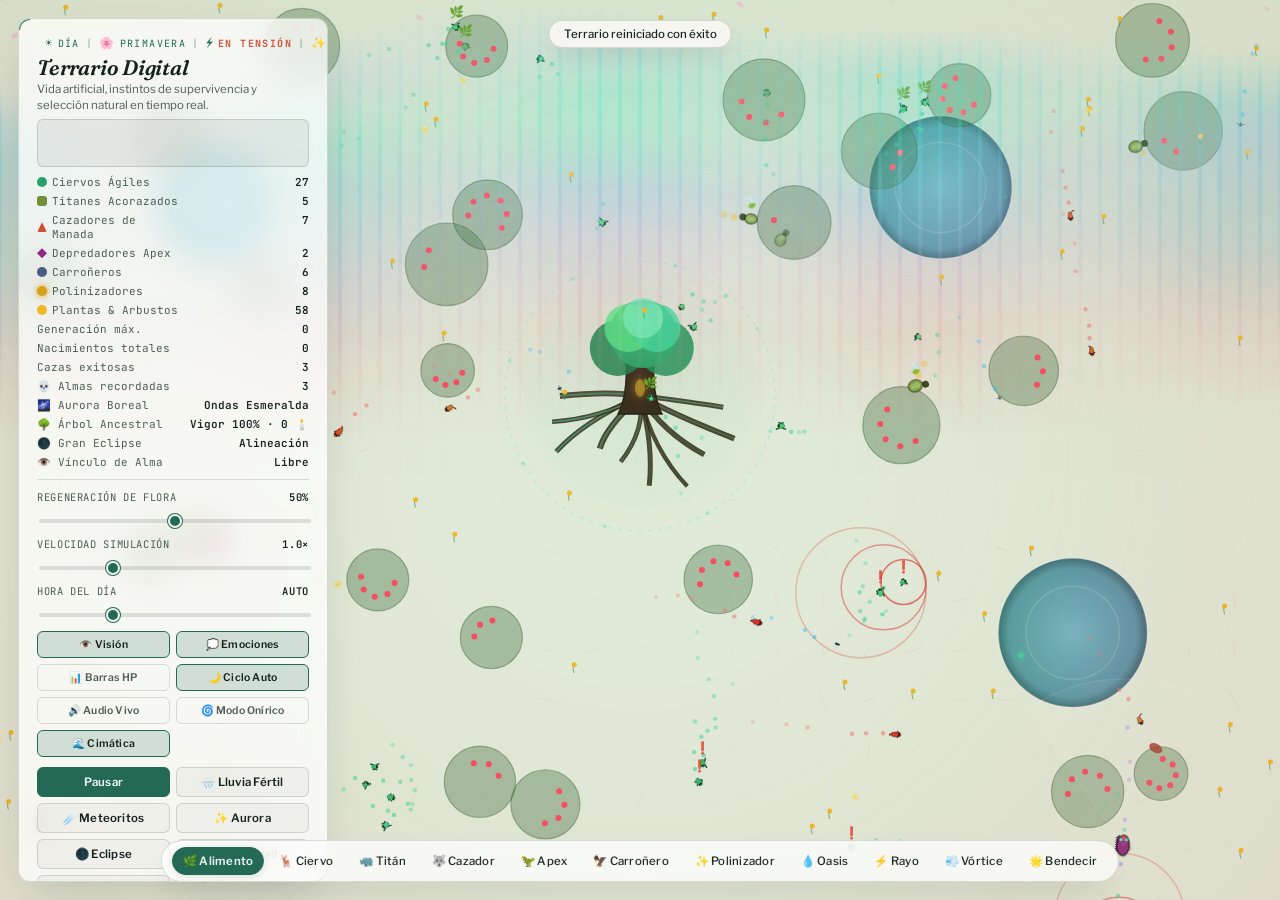
==== index.html @ 7d3c9e70 "evolucion(experience): El Árbol Ancestral Yggdrasil, El Gran Eclipse Cósmico con ingravidez, Resonan" ====
<!doctype html>
<html lang="es">
<head>
<meta charset="UTF-8">
<meta name="viewport" content="width=device-width, initial-scale=1.0, viewport-fit=cover">
<title>Terrario Digital — Ecosistema Vivo & Evolución</title>
<meta name="description" content="Simulador de vida artificial y evolución: 6 especies interconectadas, instintos de supervivencia, caza en manada, pastoreo, biomas vivos y ciclo día/noche.">
<meta name="theme-color" content="#eef0e6" media="(prefers-color-scheme: light)">
<meta name="theme-color" content="#0b1310" media="(prefers-color-scheme: dark)">
<link rel="preconnect" href="https://fonts.googleapis.com">
<link rel="stylesheet" href="https://fonts.googleapis.com/css2?family=Fraunces:ital,opsz,wght@0,9..144,600;0,9..144,700;1,9..144,500&family=Libre+Franklin:wght@400;500;600;700&family=JetBrains+Mono:wght@400;500;600;700&display=swap">
<link rel="stylesheet" href="styles.css">
</head>
<body>

<div id="stage"></div>
<canvas id="c"></canvas>

<!-- PANEL PRINCIPAL DE CONTROL Y ESTADÍSTICAS -->
<div class="panel" id="panel">
  <div class="eyebrow">
    <span class="eyebrow-label">Ecosistema Vivo v9.0 — El Árbol Ancestral & Gran Eclipse</span>
    <span class="eyebrow-clock" id="clock">
      <span class="tod-icon" id="todIcon">☀️</span>
      <span id="todLabel">Día</span>
      <span style="opacity:0.5; margin: 0 2px;">|</span>
      <span class="tod-icon" id="seasonIcon">🌸</span>
      <span id="seasonLabel">Primavera</span>
      <span style="opacity:0.5; margin: 0 2px;">|</span>
      <span class="tod-icon mood-icon" id="moodIcon" title="Clima emocional del terrario">🌾</span>
      <span id="moodLabel">Calma</span>
      <span style="opacity:0.5; margin: 0 2px;">|</span>
      <span class="tod-icon aurora-icon" id="auroraIcon" title="Aurora Boreal">✨</span>
      <span id="auroraLabel">Velo Calmo</span>
      <span style="opacity:0.5; margin: 0 2px;">|</span>
      <span class="tod-icon eclipse-icon" id="eclipseIcon" title="Gran Eclipse">🌑</span>
      <span id="eclipseLabel">Alineación</span>
      <span style="opacity:0.5; margin: 0 2px;">|</span>
      <span id="timeElapsed">0:00</span>
    </span>
    <button class="toggle" id="panelToggle" type="button" aria-expanded="false" aria-controls="panelBody" aria-label="Mostrar panel">
      <span class="chevron" aria-hidden="true">⌄</span>
    </button>
  </div>
  <h1>Terrario Digital</h1>
  <p class="sub">Vida artificial, instintos de supervivencia y selección natural en tiempo real.</p>

  <div class="panel-body" id="panelBody">
    <div class="chart-container" title="Poblaciones en el tiempo">
      <canvas id="popChart"></canvas>
    </div>

    <dl class="stats">
      <dt><span class="swatch herb-agile"></span>Ciervos Ágiles</dt><dd id="stHerbAgile">0</dd>
      <dt><span class="swatch herb-mega"></span>Titanes Acorazados</dt><dd id="stHerbMega">0</dd>
      <dt><span class="swatch carn-pack"></span>Cazadores de Manada</dt><dd id="stCarnPack">0</dd>
      <dt><span class="swatch carn-apex"></span>Depredadores Apex</dt><dd id="stCarnApex">0</dd>
      <dt><span class="swatch scavenger"></span>Carroñeros</dt><dd id="stScavenger">0</dd>
      <dt><span class="swatch pollinator"></span>Polinizadores</dt><dd id="stPollinator">0</dd>
      <dt><span class="swatch food"></span>Plantas & Arbustos</dt><dd id="stFood">0</dd>
      <dt>Generación máx.</dt><dd id="stGen">0</dd>
      <dt>Nacimientos totales</dt><dd id="stBirths">0</dd>
      <dt>Cazas exitosas</dt><dd id="stKills">0</dd>
      <dt>💀 Almas recordadas</dt><dd id="stMemory">0</dd>
      <dt>🌌 Aurora Boreal</dt><dd id="stAurora">Inactiva</dd>
      <dt>🌳 Árbol Ancestral</dt><dd id="stTree">Vigor 100%</dd>
      <dt>🌑 Gran Eclipse</dt><dd id="stEclipse">Alineación</dd>
      <dt>👁️ Vínculo de Alma</dt><dd id="stPossession">Libre</dd>
    </dl>

    <hr class="divider">

    <div class="field">
      <label>Regeneración de Flora <span class="val" id="lblFood">50%</span></label>
      <input type="range" id="rangeFood" min="0" max="100" value="50">
    </div>
    <div class="field">
      <label>Velocidad Simulación <span class="val" id="lblSpeed">1.0×</span></label>
      <input type="range" id="rangeSpeed" min="30" max="300" value="100">
    </div>
    <div class="field">
      <label>Hora del Día <span class="val" id="lblTod">Auto</span></label>
      <input type="range" id="rangeTod" min="0" max="100" value="25">
    </div>

    <div class="toggles-grid">
      <button class="toggle-btn active" id="togVision">👁️ Visión</button>
      <button class="toggle-btn active" id="togEmotes">💭 Emociones</button>
      <button class="toggle-btn" id="togBars">📊 Barras HP</button>
      <button class="toggle-btn active" id="togDayNight">🌙 Ciclo Auto</button>
      <button class="toggle-btn" id="togAudio">🔊 Audio Vivo</button>
      <button class="toggle-btn" id="togDream">🌀 Modo Onírico</button>
      <button class="toggle-btn active" id="togCymatics">🌊 Cimática</button>
    </div>

    <div class="btnrow">
      <button class="primary" id="btnPause">Pausar</button>
      <button id="btnRain">🌧️ Lluvia Fértil</button>
      <button id="btnMeteor">☄️ Meteoritos</button>
      <button id="btnAurora">✨ Aurora</button>
      <button id="btnEclipse">🌑 Eclipse</button>
      <button id="btnTree">🌳 Yggdrasil</button>
      <button id="btnPossess">👁️ Encarnar</button>
      <button id="btnReset">Reiniciar</button>
      <button id="btnChronicle">📜 Crónicas</button>
      <button id="btnOracle">🔮 Oráculo</button>
      <button id="btnPostal">🖼️ Postal</button>
      <button id="btnConstellation">🌌 Firmamento</button>
      <button id="btnSagas">📖 Sagas</button>
    </div>
  </div>
</div>

<!-- BARRA DE HERRAMIENTAS / SPAWN INFERIOR -->
<div class="toolbar" id="toolbar">
  <button class="tool-item active" data-tool="food">🌿 Alimento</button>
  <button class="tool-item" data-tool="herb_agile">🦌 Ciervo</button>
  <button class="tool-item" data-tool="herb_mega">🦏 Titán</button>
  <button class="tool-item" data-tool="carn_pack">🐺 Cazador</button>
  <button class="tool-item" data-tool="carn_apex">🦖 Apex</button>
  <button class="tool-item" data-tool="scavenger">🦅 Carroñero</button>
  <button class="tool-item" data-tool="pollinator">✨ Polinizador</button>
  <button class="tool-item" data-tool="water">💧 Oasis</button>
  <button class="tool-item" data-tool="lightning">⚡ Rayo</button>
  <button class="tool-item" data-tool="vortex">💨 Vórtice</button>
  <button class="tool-item" data-tool="blessing">🌟 Bendecir</button>
</div>

<!-- TARJETA INSPECTOR DE CRIATURA -->
<div class="inspector" id="inspector">
  <div class="insp-header">
    <h3 class="insp-title" id="inspName">Criatura #0</h3>
    <button class="insp-close" id="inspClose" aria-label="Cerrar">✕</button>
  </div>
  <div class="insp-badge" id="inspBadge" style="background:#2ca06d22; color:#2ca06d;">Especie</div>
  <div class="insp-state" id="inspState">🌿 Pastando</div>

  <div class="meter-row"><span>Energía</span><div class="meter-bar"><div class="meter-fill" id="inspEnergy" style="background:#e5a823; width:80%;"></div></div></div>
  <div class="meter-row"><span>Hidratación</span><div class="meter-bar"><div class="meter-fill" id="inspWater" style="background:#388fb0; width:90%;"></div></div></div>
  <div class="meter-row"><span>Resistencia</span><div class="meter-bar"><div class="meter-fill" id="inspStamina" style="background:#2ca06d; width:100%;"></div></div></div>
  <div class="meter-row"><span>Salud</span><div class="meter-bar"><div class="meter-fill" id="inspHealth" style="background:#d24e38; width:100%;"></div></div></div>

  <div class="insp-genes">
    <div>Velocidad: <span id="inspGeneSpeed">1.2</span></div>
    <div>Sentido: <span id="inspGeneSense">110px</span></div>
    <div>Tamaño: <span id="inspGeneSize">5.0</span></div>
    <div>Sigilo: <span id="inspGeneStealth">70%</span></div>
    <div>Generación: <span id="inspGen">1</span></div>
    <div>Descendencia: <span id="inspKids">0</span></div>
    <div>Presas cazadas: <span id="inspKills">0</span></div>
    <div>Edad: <span id="inspAge">120s</span></div>
  </div>

  <div class="insp-actions">
    <button class="primary" id="btnFollowCam">🎯 Centrar</button>
    <button class="primary btn-possess-insp" id="btnPossessInsp">👁️ Encarnar Alma</button>
    <button id="btnFeedSelected">🍖 Alimentar</button>
    <button id="btnLineage">🌳 Linaje</button>
  </div>
</div>

<div class="toast" id="toast">Mensaje</div>
<div class="flash" id="flashOverlay"></div>

<div class="poem-layer" id="poemLayer">
  <p id="poemText"></p>
</div>

<div class="chronicle-overlay" id="chronicleOverlay">
  <div class="chronicle-scroll">
    <button class="chronicle-close" id="chronicleClose" aria-label="Cerrar crónicas">✕</button>
    <h2>📜 Crónicas del Terrario</h2>
    <p class="chronicle-intro" id="chronicleIntro"></p>
    <div id="chronicleEntries"></div>
  </div>
</div>

<div class="lineage-overlay" id="lineageOverlay">
  <div class="lineage-scroll">
    <button class="lineage-close" id="lineageClose" aria-label="Cerrar linaje">✕</button>
    <h2>🌳 Linaje de <span id="lineageName"></span></h2>
    <p class="lineage-intro" id="lineageIntro"></p>
    <div id="lineageChain"></div>
  </div>
</div>

<div class="oracle-overlay" id="oracleOverlay">
  <div class="oracle-scroll">
    <button class="oracle-close" id="oracleClose" aria-label="Cerrar oráculo">✕</button>
    <div class="oracle-eye" aria-hidden="true">👁️</div>
    <h2>El Oráculo del Terrario</h2>
    <p class="oracle-intro">Pregúntale algo al ecosistema. Su respuesta nace de lo que ocurre ahora mismo, aquí dentro.</p>

    <form class="oracle-form" id="oracleForm">
      <input type="text" id="oracleInput" class="oracle-input" placeholder="¿Qué quieres preguntarle al terrario?" maxlength="140" autocomplete="off">
      <button type="submit" class="oracle-ask" id="oracleAsk">Consultar</button>
    </form>

    <div class="oracle-answer" id="oracleAnswer"></div>

    <hr class="oracle-divider">
    <p class="oracle-history-label">Libro de profecías <span id="oracleCount">0</span></p>
    <div id="oracleHistory" class="oracle-history"></div>
  </div>
</div>

<div class="constellation-overlay" id="constellationOverlay">
  <div class="constellation-scroll">
    <button class="constellation-close" id="constellationClose" aria-label="Cerrar firmamento">✕</button>
    <h2>🌌 Firmamento de las Almas</h2>
    <p class="constellation-intro">Cada criatura que ha muerto en este terrario se convierte en una estrella. <span id="constellationCount">0</span> almas brillan aquí, para siempre. Toca una estrella para leer su epitafio.</p>
    <canvas id="constellationCanvas" class="constellation-canvas"></canvas>
    <div class="constellation-epitaph" id="constellationEpitaph">Elige una estrella entre las constelaciones.</div>
  </div>
</div>

<div class="saga-overlay" id="sagaOverlay">
  <div class="saga-scroll">
    <button class="saga-close" id="sagaClose" aria-label="Cerrar sagas">✕</button>
    <h2>📖 Sagas Legendarias</h2>
    <p class="saga-intro" id="sagaIntro"></p>
    <p class="saga-count-label">Leyendas en el libro: <span id="sagaCount">0</span></p>
    <div id="sagaEntries"></div>
  </div>
</div>

<div class="tree-overlay" id="treeOverlay">
  <div class="tree-scroll">
    <button class="tree-close" id="treeClose" aria-label="Cerrar Árbol Ancestral">✕</button>
    <div class="tree-emblem" aria-hidden="true">🌳</div>
    <h2>El Árbol Ancestral (Yggdrasil)</h2>
    <p class="tree-quote" id="treeQuote">«En sus raíces habitan las almas que un día corrieron por este valle; en sus ramas florece la memoria viva de cada era.»</p>
    
    <div class="tree-vital-card">
      <div class="tree-vital-stat">
        <span class="tree-stat-label">Edad del Árbol</span>
        <span class="tree-stat-val" id="treeAge">Ciclo 1</span>
      </div>
      <div class="tree-vital-stat">
        <span class="tree-stat-label">Almas en Raíces</span>
        <span class="tree-stat-val" id="treeSouls">0</span>
      </div>
      <div class="tree-vital-stat">
        <span class="tree-stat-label">Frutos Sagrados</span>
        <span class="tree-stat-val" id="treeFruits">0</span>
      </div>
      <div class="tree-vital-stat">
        <span class="tree-stat-label">Vigor de Vida</span>
        <span class="tree-stat-val" id="treeVitality">100%</span>
      </div>
    </div>

    <div class="tree-ring-display">
      <canvas id="treeRingCanvas" width="220" height="220"></canvas>
      <div class="tree-ring-legend" id="treeRingLegend">
        Anillos de Crecimiento & Sabiduría Cósmica
      </div>
    </div>

    <div class="tree-actions">
      <button class="primary tree-bloom-btn" id="btnTreeBloom">🌸 Desatar Gran Floración Cósmica</button>
    </div>
  </div>
</div>

<!-- HUD DE VÍNCULO DEL ALMA / MODO ENCARNACIÓN -->
<div class="possession-hud" id="possessionHUD" aria-live="polite">
  <div class="possession-header">
    <div class="possession-host">
      <span class="possession-avatar" id="possAvatar">🦌</span>
      <div class="possession-info">
        <div class="possession-name-row">
          <span class="possession-name" id="possName">Criatura</span>
          <span class="possession-badge" id="possBadge">Especie</span>
        </div>
        <div class="possession-stats-micro" id="possMicroStats">Gen 1 · 0 crías · 0 cazas</div>
      </div>
    </div>

    <div class="possession-biometrics">
      <div class="heartbeat-box" id="possHeartBox">
        <span class="heart-icon" id="possHeartIcon">❤️</span>
        <span class="heart-bpm" id="possBPM">74 BPM</span>
      </div>
      <canvas id="ecgCanvas" class="ecg-canvas" width="130" height="32" title="Monitor electrocardiograma en tiempo real"></canvas>
    </div>

    <div class="possession-actions">
      <button class="poss-btn ability" id="btnPossAbility" type="button" title="Activar instinto primordial (Barra Espaciadora)">⚡ <span id="possAbilityLabel">Habilidad</span></button>
      <button class="poss-btn" id="btnPossAutopilot" type="button" title="Alternar instinto automático vs control manual (Tecla A)">🤖 <span id="possAutopilotLabel">Auto: ON</span></button>
      <button class="poss-btn danger" id="btnPossRelease" type="button" title="Desconectar alma y despertar (Escape)">✕ Despertar</button>
    </div>
  </div>

  <div class="possession-mind">
    <div class="mind-label">👁️ Flujo Telepático de Consciencia <span class="mind-keys">(WASD/Flechas: Mover · Espacio: Habilidad · Esc: Despertar)</span></div>
    <div class="mind-text" id="possThoughts">Sintiendo el latido del suelo...</div>
  </div>
</div>

<script src="main.js"></script>
</body>
</html>
---- styles.css ----
:root {
    color-scheme: light dark;
    --bg: #e8ebe1;
    --bg-deep: #d5dcce;
    --panel: rgba(255, 255, 255, 0.75);
    --panel-solid: #f4f6ef;
    --ink: #16221c;
    --ink-dim: #4d5e54;
    --line: rgba(22, 34, 28, 0.15);
    --accent: #236955;
    --accent-ink: #f0faf5;
    --track: rgba(22, 34, 28, 0.12);
    --shadow: rgba(18, 28, 22, 0.18);
    --water: #388fb0;
    --grass: #488046;
    --herb-agile: #2ca06d;
    --herb-mega: #758e38;
    --carn-pack: #d24e38;
    --carn-apex: #8e2b88;
    --scavenger: #4a5c82;
    --pollinator: #d8a018;
  }
  @media (prefers-color-scheme: dark) {
    :root:not([data-theme="light"]) {
      --bg: #09100d;
      --bg-deep: #040806;
      --panel: rgba(14, 24, 19, 0.78);
      --panel-solid: #101c16;
      --ink: #e6efe7;
      --ink-dim: #90a89b;
      --line: rgba(230, 239, 231, 0.13);
      --accent: #4ae0b5;
      --accent-ink: #04140f;
      --track: rgba(230, 239, 231, 0.14);
      --shadow: rgba(0, 0, 0, 0.55);
      --water: #26728f;
      --grass: #306030;
      --herb-agile: #44db97;
      --herb-mega: #a2c44f;
      --carn-pack: #ff5e45;
      --carn-apex: #cf55c7;
      --scavenger: #7b95cc;
      --pollinator: #ffd043;
    }
  }
  :root[data-theme="dark"] {
    --bg: #09100d;
    --bg-deep: #040806;
    --panel: rgba(14, 24, 19, 0.78);
    --panel-solid: #101c16;
    --ink: #e6efe7;
    --ink-dim: #90a89b;
    --line: rgba(230, 239, 231, 0.13);
    --accent: #4ae0b5;
    --accent-ink: #04140f;
    --track: rgba(230, 239, 231, 0.14);
    --shadow: rgba(0, 0, 0, 0.55);
    --water: #26728f;
    --grass: #306030;
    --herb-agile: #44db97;
    --herb-mega: #a2c44f;
    --carn-pack: #ff5e45;
    --carn-apex: #cf55c7;
    --scavenger: #7b95cc;
    --pollinator: #ffd043;
  }

  * { box-sizing: border-box; -webkit-tap-highlight-color: transparent; }
  html, body { margin: 0; padding: 0; overscroll-behavior: none; }
  body {
    background: var(--bg);
    color: var(--ink);
    font-family: "Libre Franklin", -apple-system, BlinkMacSystemFont, "Segoe UI", Roboto, sans-serif;
    overflow: hidden;
    height: 100vh;
    width: 100vw;
    touch-action: none;
  }

  #stage {
    position: fixed;
    inset: 0;
    transition: background 0.8s ease;
  }

  #c {
    position: fixed;
    inset: 0;
    display: block;
    cursor: default;
    touch-action: none;
  }

  /* PANEL PRINCIPAL */
  .panel {
    position: fixed;
    top: calc(18px + env(safe-area-inset-top, 0px));
    left: calc(18px + env(safe-area-inset-left, 0px));
    width: 310px;
    max-height: calc(100vh - 36px - env(safe-area-inset-top, 0px));
    overflow-y: auto;
    background: var(--panel);
    backdrop-filter: blur(16px) saturate(1.2);
    -webkit-backdrop-filter: blur(16px) saturate(1.2);
    border: 1px solid var(--line);
    border-radius: 12px;
    box-shadow: 0 20px 45px -15px var(--shadow);
    padding: 16px 18px 16px;
    touch-action: pan-y;
    user-select: none;
    z-index: 20;
    transition: transform 0.25s cubic-bezier(0.16, 1, 0.3, 1), opacity 0.2s ease;
  }
  .panel::before, .panel::after {
    content: "";
    position: absolute;
    width: 10px;
    height: 10px;
    border-color: var(--accent);
    opacity: 0.85;
    pointer-events: none;
  }
  .panel::before { top: -1px; left: -1px; border-top: 2px solid var(--accent); border-left: 2px solid var(--accent); border-top-left-radius: 12px; }
  .panel::after { bottom: -1px; right: -1px; border-bottom: 2px solid var(--accent); border-right: 2px solid var(--accent); border-bottom-right-radius: 12px; }

  .eyebrow {
    display: flex;
    align-items: center;
    gap: 8px;
    font-family: "JetBrains Mono", ui-monospace, monospace;
    font-size: 10px;
    letter-spacing: 0.14em;
    text-transform: uppercase;
    color: var(--accent);
  }
  .eyebrow-label { flex: 1; min-width: 0; overflow: hidden; text-overflow: ellipsis; white-space: nowrap; }
  .eyebrow-clock { flex: none; font-variant-numeric: tabular-nums; display: flex; align-items: center; gap: 4px; }
  .eyebrow-clock .tod-icon { font-size: 12px; }
  #moodLabel { transition: color 0.7s ease; font-weight: 700; }
  .mood-icon { display: inline-block; transition: filter 0.5s ease; }
  .mood-icon.pulse { animation: moodPulse 0.7s ease; }
  @keyframes moodPulse {
    0% { transform: scale(1); }
    35% { transform: scale(1.5); filter: drop-shadow(0 0 5px currentColor); }
    100% { transform: scale(1); }
  }

  .toggle {
    display: none;
    flex: none;
    width: 28px;
    height: 28px;
    align-items: center;
    justify-content: center;
    border: 1px solid var(--line);
    border-radius: 6px;
    background: transparent;
    padding: 0;
    color: var(--ink);
    cursor: pointer;
  }
  .toggle .chevron { display: inline-block; font-size: 14px; line-height: 1; transition: transform 0.2s ease; }
  .toggle[aria-expanded="false"] .chevron { transform: rotate(-90deg); }

  h1 {
    font-family: "Fraunces", Georgia, serif;
    font-weight: 600;
    font-style: italic;
    font-size: 21px;
    line-height: 1.15;
    margin: 4px 0 2px;
    letter-spacing: -0.01em;
  }
  .sub {
    font-size: 11.5px;
    color: var(--ink-dim);
    margin: 0 0 6px;
    line-height: 1.4;
  }

  .divider {
    border: none;
    border-top: 1px solid var(--line);
    margin: 10px 0;
  }

  /* POPULATION CHART CANVAS */
  .chart-container {
    width: 100%;
    height: 48px;
    margin: 6px 0 8px;
    border-radius: 6px;
    background: rgba(0,0,0,0.06);
    border: 1px solid var(--line);
    overflow: hidden;
    position: relative;
  }
  #popChart {
    position: static;
    width: 100%;
    height: 100%;
    display: block;
    pointer-events: none;
  }

  /* STATS GRID */
  .stats {
    display: grid;
    grid-template-columns: 1fr auto;
    row-gap: 5px;
    column-gap: 10px;
    font-family: "JetBrains Mono", ui-monospace, monospace;
    font-size: 11px;
    margin: 0;
  }
  .stats dt { color: var(--ink-dim); display: flex; align-items: center; gap: 5px; }
  .stats dd {
    margin: 0;
    text-align: right;
    font-variant-numeric: tabular-nums;
    font-weight: 600;
  }

  /* SPECIES LEGEND */
  .legend {
    display: flex;
    flex-direction: column;
    gap: 5px;
    font-size: 11px;
    color: var(--ink-dim);
  }
  .legend .row { display: flex; align-items: center; gap: 7px; }
  .swatch { width: 10px; height: 10px; flex: none; border-radius: 2px; }
  .swatch.herb-agile { border-radius: 50%; background: var(--herb-agile); }
  .swatch.herb-mega { border-radius: 3px; background: var(--herb-mega); }
  .swatch.carn-pack { background: var(--carn-pack); clip-path: polygon(50% 0%, 0% 100%, 100% 100%); }
  .swatch.carn-apex { background: var(--carn-apex); clip-path: polygon(50% 0%, 100% 50%, 50% 100%, 0% 50%); }
  .swatch.scavenger { border-radius: 50%; background: var(--scavenger); }
  .swatch.pollinator { border-radius: 50%; background: var(--pollinator); box-shadow: 0 0 6px var(--pollinator); }
  .swatch.food { border-radius: 50%; background: hsl(42, 90%, 55%); }

  /* SLIDERS & CONTROLS */
  .field { margin-top: 10px; }
  .field label {
    display: flex;
    justify-content: space-between;
    font-size: 10.5px;
    text-transform: uppercase;
    letter-spacing: 0.06em;
    color: var(--ink-dim);
    margin-bottom: 4px;
    font-family: "JetBrains Mono", monospace;
  }
  .field label span.val {
    color: var(--ink);
    font-weight: 600;
  }
  input[type="range"] {
    -webkit-appearance: none;
    appearance: none;
    width: 100%;
    height: 4px;
    background: var(--track);
    border-radius: 2px;
    outline: none;
    touch-action: pan-y;
  }
  input[type="range"]::-webkit-slider-thumb {
    -webkit-appearance: none;
    width: 14px;
    height: 14px;
    border-radius: 50%;
    background: var(--accent);
    border: 2px solid var(--panel-solid);
    box-shadow: 0 0 0 1px var(--accent);
    cursor: pointer;
  }
  input[type="range"]::-moz-range-thumb {
    width: 14px;
    height: 14px;
    border-radius: 50%;
    background: var(--accent);
    border: none;
    box-shadow: 0 0 0 1px var(--accent);
    cursor: pointer;
  }

  /* BUTTONS */
  .btnrow { display: flex; flex-wrap: wrap; gap: 6px; margin-top: 10px; }
  .btnrow button { flex: 1 1 calc(50% - 6px); min-width: 90px; }
  button {
    font-family: "Libre Franklin", sans-serif;
    font-weight: 600;
    font-size: 11.5px;
    letter-spacing: 0.02em;
    padding: 7px 9px;
    border-radius: 6px;
    border: 1px solid var(--line);
    background: rgba(0,0,0,0.03);
    color: var(--ink);
    cursor: pointer;
    transition: background 0.15s ease, border-color 0.15s ease, transform 0.1s ease;
    flex: 1;
    display: inline-flex;
    align-items: center;
    justify-content: center;
    gap: 4px;
  }
  button:hover { border-color: var(--accent); background: rgba(0,0,0,0.06); }
  button:active { transform: scale(0.97); }
  button:focus-visible { outline: 2px solid var(--accent); outline-offset: 2px; }
  button.primary {
    background: var(--accent);
    color: var(--accent-ink);
    border-color: var(--accent);
  }
  button.active {
    background: var(--accent);
    color: var(--accent-ink);
    border-color: var(--accent);
  }

  /* CHECKBOXES & TOGGLES */
  .toggles-grid {
    display: grid;
    grid-template-columns: 1fr 1fr;
    gap: 6px;
    margin-top: 10px;
  }
  .toggle-btn {
    font-size: 10.5px;
    padding: 6px 6px;
    border: 1px solid var(--line);
    border-radius: 6px;
    background: transparent;
    color: var(--ink-dim);
    cursor: pointer;
    text-align: center;
    transition: all 0.15s;
    user-select: none;
  }
  .toggle-btn.active {
    background: rgba(35, 105, 85, 0.18);
    border-color: var(--accent);
    color: var(--ink);
    font-weight: 600;
  }

  /* TOOLBAR DE SPAWN INFERIOR */
  .toolbar {
    position: fixed;
    bottom: calc(18px + env(safe-area-inset-bottom, 0px));
    left: 50%;
    transform: translateX(-50%);
    background: var(--panel);
    backdrop-filter: blur(16px) saturate(1.2);
    -webkit-backdrop-filter: blur(16px) saturate(1.2);
    border: 1px solid var(--line);
    border-radius: 30px;
    box-shadow: 0 16px 36px -12px var(--shadow);
    padding: 6px 10px;
    display: flex;
    align-items: center;
    gap: 4px;
    z-index: 25;
    max-width: calc(100vw - 36px);
    overflow-x: auto;
  }
  .tool-item {
    background: transparent;
    border: 1px solid transparent;
    border-radius: 20px;
    padding: 6px 10px;
    font-size: 11.5px;
    color: var(--ink);
    cursor: pointer;
    display: flex;
    align-items: center;
    gap: 5px;
    white-space: nowrap;
    transition: all 0.15s ease;
    font-weight: 500;
  }
  .tool-item:hover {
    background: rgba(0,0,0,0.06);
  }
  .tool-item.active {
    background: var(--accent);
    color: var(--accent-ink);
    border-color: var(--accent);
    font-weight: 600;
    box-shadow: 0 2px 8px -2px var(--shadow);
  }

  /* INSPECTOR CARD FLOTANTE */
  .inspector {
    position: fixed;
    bottom: calc(80px + env(safe-area-inset-bottom, 0px));
    right: calc(18px + env(safe-area-inset-right, 0px));
    width: 290px;
    background: var(--panel);
    backdrop-filter: blur(16px) saturate(1.2);
    -webkit-backdrop-filter: blur(16px) saturate(1.2);
    border: 1px solid var(--line);
    border-radius: 12px;
    box-shadow: 0 20px 45px -15px var(--shadow);
    padding: 14px 16px;
    z-index: 20;
    display: none;
    animation: fadeIn 0.2s cubic-bezier(0.16, 1, 0.3, 1);
  }
  .inspector.open { display: block; }
  @keyframes fadeIn { from { opacity: 0; transform: translateY(10px); } to { opacity: 1; transform: translateY(0); } }

  .insp-header {
    display: flex;
    align-items: center;
    justify-content: space-between;
    margin-bottom: 8px;
  }
  .insp-title {
    font-family: "Fraunces", Georgia, serif;
    font-weight: 600;
    font-style: italic;
    font-size: 16px;
    margin: 0;
    display: flex;
    align-items: center;
    gap: 6px;
  }
  .insp-close {
    background: none;
    border: none;
    font-size: 16px;
    cursor: pointer;
    color: var(--ink-dim);
    padding: 2px 6px;
    flex: none;
  }
  .insp-close:hover { color: var(--ink); }

  .insp-badge {
    display: inline-block;
    padding: 2px 7px;
    border-radius: 12px;
    font-family: "JetBrains Mono", monospace;
    font-size: 9.5px;
    font-weight: 600;
    text-transform: uppercase;
    letter-spacing: 0.04em;
    margin-bottom: 8px;
  }
  .insp-state {
    font-size: 12px;
    color: var(--ink);
    margin-bottom: 10px;
    padding: 6px 8px;
    background: rgba(0,0,0,0.04);
    border-radius: 6px;
    border-left: 3px solid var(--accent);
    display: flex;
    align-items: center;
    gap: 6px;
    font-weight: 500;
  }

  .meter-row {
    display: flex;
    align-items: center;
    justify-content: space-between;
    font-size: 10.5px;
    margin-bottom: 4px;
    font-family: "JetBrains Mono", monospace;
  }
  .meter-bar {
    width: 130px;
    height: 6px;
    background: var(--track);
    border-radius: 3px;
    overflow: hidden;
  }
  .meter-fill {
    height: 100%;
    border-radius: 3px;
    transition: width 0.15s ease;
  }

  .insp-genes {
    display: grid;
    grid-template-columns: 1fr 1fr;
    gap: 4px 8px;
    font-size: 10px;
    font-family: "JetBrains Mono", monospace;
    color: var(--ink-dim);
    margin-top: 8px;
    padding-top: 8px;
    border-top: 1px solid var(--line);
  }
  .insp-genes span { color: var(--ink); font-weight: 600; }

  .insp-actions {
    display: flex;
    gap: 6px;
    margin-top: 10px;
  }

  /* TOAST BANNER */
  .toast {
    position: fixed;
    top: 20px;
    left: 50%;
    transform: translateX(-50%) translateY(-20px);
    background: var(--panel-solid);
    color: var(--ink);
    border: 1px solid var(--line);
    border-radius: 20px;
    padding: 6px 14px;
    font-size: 11.5px;
    font-weight: 500;
    box-shadow: 0 10px 25px -8px var(--shadow);
    z-index: 100;
    opacity: 0;
    pointer-events: none;
    transition: all 0.25s ease;
  }
  .toast.show {
    opacity: 1;
    transform: translateX(-50%) translateY(0);
  }

  /* FLASH DE CÁMARA (Postales del Terrario) */
  .flash {
    position: fixed;
    inset: 0;
    background: #fff;
    opacity: 0;
    pointer-events: none;
    z-index: 500;
    transition: opacity 0.5s ease;
  }
  .flash.active {
    opacity: 0.85;
    transition: opacity 0.05s ease;
  }

  /* CAPA DE POESÍA GENERATIVA (Modo Onírico) */
  .poem-layer {
    position: fixed;
    inset: 0;
    display: flex;
    align-items: flex-end;
    justify-content: center;
    padding: 0 8vw 9vh;
    pointer-events: none;
    z-index: 60;
    opacity: 0;
    transition: opacity 1.2s ease;
  }
  .poem-layer.visible { opacity: 1; }
  .poem-layer p {
    margin: 0;
    max-width: 720px;
    text-align: center;
    font-family: "Fraunces", serif;
    font-style: italic;
    font-weight: 500;
    font-size: clamp(18px, 2.6vw, 32px);
    line-height: 1.5;
    color: #f4ecff;
    text-shadow: 0 0 18px rgba(200, 140, 255, 0.85), 0 0 40px rgba(120, 80, 255, 0.5), 0 2px 6px rgba(0,0,0,0.6);
    letter-spacing: 0.01em;
    opacity: 0;
    transform: translateY(14px);
    transition: opacity 1.6s ease, transform 1.6s ease;
  }
  .poem-layer p.in {
    opacity: 1;
    transform: translateY(0);
  }

  /* CRÓNICAS DEL TERRARIO */
  .chronicle-overlay {
    position: fixed;
    inset: 0;
    z-index: 200;
    display: flex;
    align-items: center;
    justify-content: center;
    background: rgba(10, 8, 4, 0.55);
    backdrop-filter: blur(3px);
    opacity: 0;
    pointer-events: none;
    transition: opacity 0.3s ease;
    padding: 24px;
  }
  .chronicle-overlay.open {
    opacity: 1;
    pointer-events: auto;
  }
  .chronicle-scroll {
    position: relative;
    max-width: 620px;
    width: 100%;
    max-height: 82vh;
    overflow-y: auto;
    background: linear-gradient(180deg, #f6ecd4, #ede0bd);
    color: #2c2210;
    border-radius: 6px;
    padding: 36px 32px 28px;
    box-shadow: 0 30px 80px -20px rgba(0,0,0,0.6), inset 0 0 0 1px rgba(120, 95, 45, 0.35);
    font-family: "Fraunces", serif;
    transform: scale(0.96) translateY(10px);
    transition: transform 0.35s ease;
  }
  .chronicle-overlay.open .chronicle-scroll { transform: scale(1) translateY(0); }
  .chronicle-scroll h2 {
    margin: 0 0 4px;
    font-size: 24px;
    font-weight: 700;
    letter-spacing: 0.01em;
  }
  .chronicle-intro {
    font-style: italic;
    opacity: 0.75;
    font-size: 13px;
    margin: 0 0 20px;
    border-bottom: 1px dashed rgba(80, 60, 20, 0.35);
    padding-bottom: 16px;
  }
  .chronicle-entry {
    margin-bottom: 18px;
    padding-bottom: 16px;
    border-bottom: 1px dashed rgba(80, 60, 20, 0.25);
    font-size: 14.5px;
    line-height: 1.65;
  }
  .chronicle-entry:last-child { border-bottom: none; }
  .chronicle-entry .era-title {
    display: block;
    font-weight: 700;
    font-size: 13px;
    text-transform: uppercase;
    letter-spacing: 0.08em;
    color: #7a5a1e;
    margin-bottom: 6px;
  }
  .chronicle-empty {
    font-style: italic;
    opacity: 0.6;
    font-size: 14px;
  }
  .chronicle-close {
    position: absolute;
    top: 14px;
    right: 14px;
    background: transparent;
    border: none;
    font-size: 16px;
    color: #6b5330;
    cursor: pointer;
    line-height: 1;
    padding: 6px;
  }
  .chronicle-close:hover { color: #2c2210; }
  .chronicle-scroll::-webkit-scrollbar { width: 8px; }
  .chronicle-scroll::-webkit-scrollbar-thumb { background: rgba(120, 95, 45, 0.4); border-radius: 4px; }

  /* GENEALOGÍA VIVA */
  .lineage-overlay {
    position: fixed;
    inset: 0;
    z-index: 200;
    display: flex;
    align-items: center;
    justify-content: center;
    background: rgba(6, 10, 8, 0.6);
    backdrop-filter: blur(3px);
    opacity: 0;
    pointer-events: none;
    transition: opacity 0.3s ease;
    padding: 24px;
  }
  .lineage-overlay.open {
    opacity: 1;
    pointer-events: auto;
  }
  .lineage-scroll {
    position: relative;
    max-width: 480px;
    width: 100%;
    max-height: 82vh;
    overflow-y: auto;
    background: linear-gradient(180deg, #101c14, #0a140d);
    color: #e8f3e2;
    border-radius: 10px;
    padding: 32px 28px 26px;
    box-shadow: 0 30px 80px -20px rgba(0,0,0,0.65), inset 0 0 0 1px rgba(120, 200, 130, 0.18);
    font-family: "Fraunces", serif;
    transform: scale(0.96) translateY(10px);
    transition: transform 0.35s ease;
  }
  .lineage-overlay.open .lineage-scroll { transform: scale(1) translateY(0); }
  .lineage-scroll h2 {
    margin: 0 0 6px;
    font-size: 20px;
    font-weight: 700;
    font-style: italic;
  }
  .lineage-scroll h2 span { color: #8fd98a; }
  .lineage-intro {
    font-size: 12.5px;
    opacity: 0.65;
    margin: 0 0 20px;
    padding-bottom: 14px;
    border-bottom: 1px dashed rgba(140, 200, 140, 0.25);
  }
  .lineage-node {
    position: relative;
    display: flex;
    gap: 12px;
    padding: 0 0 20px 4px;
    margin-left: 6px;
    border-left: 2px solid rgba(140, 200, 140, 0.25);
  }
  .lineage-node:last-child { border-left-color: transparent; padding-bottom: 0; }
  .lineage-dot {
    width: 10px;
    height: 10px;
    border-radius: 50%;
    margin-left: -6px;
    margin-top: 3px;
    flex: none;
    box-shadow: 0 0 0 3px #0a140d, 0 0 12px currentColor;
  }
  .lineage-node.current .lineage-dot {
    width: 13px;
    height: 13px;
    margin-left: -7.5px;
    box-shadow: 0 0 0 3px #0a140d, 0 0 16px 2px #8fd98a;
  }
  .lineage-info {
    display: flex;
    flex-direction: column;
    gap: 2px;
  }
  .lineage-node-name {
    font-weight: 700;
    font-style: italic;
    font-size: 14.5px;
  }
  .lineage-node-meta {
    font-family: "JetBrains Mono", monospace;
    font-size: 10.5px;
    opacity: 0.6;
    letter-spacing: 0.02em;
  }
  .lineage-drift {
    display: block;
    font-size: 11px;
    color: #c9e88f;
    margin-top: 2px;
  }
  .lineage-close {
    position: absolute;
    top: 14px;
    right: 14px;
    background: transparent;
    border: none;
    font-size: 16px;
    color: #9fc79a;
    cursor: pointer;
    line-height: 1;
    padding: 6px;
  }
  .lineage-close:hover { color: #e8f3e2; }
  .lineage-scroll::-webkit-scrollbar { width: 8px; }
  .lineage-scroll::-webkit-scrollbar-thumb { background: rgba(140, 200, 140, 0.35); border-radius: 4px; }

  /* EL ORÁCULO DEL TERRARIO */
  .oracle-overlay {
    position: fixed;
    inset: 0;
    z-index: 200;
    display: flex;
    align-items: center;
    justify-content: center;
    background: rgba(8, 4, 14, 0.65);
    backdrop-filter: blur(4px);
    opacity: 0;
    pointer-events: none;
    transition: opacity 0.3s ease;
    padding: 24px;
  }
  .oracle-overlay.open {
    opacity: 1;
    pointer-events: auto;
  }
  .oracle-scroll {
    position: relative;
    max-width: 520px;
    width: 100%;
    max-height: 84vh;
    overflow-y: auto;
    background: radial-gradient(120% 140% at 50% -10%, #2a1740 0%, #150c24 55%, #0c0716 100%);
    color: #f0e8ff;
    border-radius: 14px;
    padding: 40px 30px 28px;
    box-shadow: 0 30px 90px -20px rgba(80, 20, 130, 0.55), inset 0 0 0 1px rgba(190, 140, 255, 0.22), 0 0 60px -10px rgba(150, 90, 255, 0.25);
    font-family: "Fraunces", serif;
    text-align: center;
    transform: scale(0.96) translateY(10px);
    transition: transform 0.35s ease;
  }
  .oracle-overlay.open .oracle-scroll { transform: scale(1) translateY(0); }
  .oracle-eye {
    font-size: 30px;
    margin-bottom: 6px;
    filter: drop-shadow(0 0 14px rgba(190, 130, 255, 0.75));
    animation: oracleBlink 5s ease-in-out infinite;
  }
  @keyframes oracleBlink {
    0%, 88%, 100% { transform: scaleY(1); }
    92% { transform: scaleY(0.1); }
  }
  .oracle-scroll h2 {
    margin: 0 0 6px;
    font-size: 22px;
    font-weight: 700;
    font-style: italic;
    background: linear-gradient(90deg, #d9b8ff, #9fd0ff);
    -webkit-background-clip: text;
    background-clip: text;
    color: transparent;
  }
  .oracle-intro {
    font-size: 12.5px;
    opacity: 0.65;
    margin: 0 0 22px;
    line-height: 1.5;
  }
  .oracle-form {
    display: flex;
    gap: 8px;
    margin-bottom: 18px;
  }
  .oracle-input {
    flex: 1;
    background: rgba(255, 255, 255, 0.06);
    border: 1px solid rgba(190, 140, 255, 0.3);
    border-radius: 8px;
    padding: 11px 14px;
    color: #f0e8ff;
    font-family: "Libre Franklin", sans-serif;
    font-size: 13.5px;
    outline: none;
    transition: border-color 0.2s ease, background 0.2s ease;
  }
  .oracle-input::placeholder { color: rgba(240, 232, 255, 0.4); }
  .oracle-input:focus {
    border-color: rgba(190, 140, 255, 0.75);
    background: rgba(255, 255, 255, 0.09);
  }
  .oracle-ask {
    border: none;
    border-radius: 8px;
    padding: 0 18px;
    font-family: "Libre Franklin", sans-serif;
    font-size: 13px;
    font-weight: 600;
    color: #150c24;
    background: linear-gradient(90deg, #d9b8ff, #9fd0ff);
    cursor: pointer;
    transition: filter 0.15s ease, transform 0.15s ease;
  }
  .oracle-ask:hover { filter: brightness(1.1); }
  .oracle-ask:active { transform: scale(0.96); }
  .oracle-answer {
    min-height: 30px;
    font-style: italic;
    font-size: 16px;
    line-height: 1.6;
    color: #ecdcff;
    text-shadow: 0 0 20px rgba(190, 140, 255, 0.35);
    opacity: 0;
    transform: translateY(6px);
    transition: opacity 0.6s ease, transform 0.6s ease;
    padding: 0 6px 20px;
  }
  .oracle-answer.in { opacity: 1; transform: translateY(0); }
  .oracle-divider {
    border: none;
    border-top: 1px dashed rgba(190, 140, 255, 0.25);
    margin: 0 0 14px;
  }
  .oracle-history-label {
    text-align: left;
    font-family: "JetBrains Mono", monospace;
    font-size: 10.5px;
    text-transform: uppercase;
    letter-spacing: 0.08em;
    opacity: 0.55;
    margin: 0 0 10px;
  }
  .oracle-history {
    text-align: left;
    display: flex;
    flex-direction: column;
    gap: 12px;
  }
  .oracle-entry {
    font-size: 12px;
    line-height: 1.55;
    padding-bottom: 12px;
    border-bottom: 1px dashed rgba(190, 140, 255, 0.15);
  }
  .oracle-entry:last-child { border-bottom: none; padding-bottom: 0; }
  .oracle-entry-q {
    display: block;
    font-family: "Libre Franklin", sans-serif;
    font-weight: 600;
    color: #b89bde;
    margin-bottom: 3px;
  }
  .oracle-entry-a {
    display: block;
    font-style: italic;
    opacity: 0.85;
  }
  .oracle-empty {
    font-size: 12px;
    font-style: italic;
    opacity: 0.5;
    text-align: left;
  }
  .oracle-close {
    position: absolute;
    top: 14px;
    right: 14px;
    background: transparent;
    border: none;
    font-size: 16px;
    color: #c3aee0;
    cursor: pointer;
    line-height: 1;
    padding: 6px;
  }
  .oracle-close:hover { color: #f0e8ff; }
  .oracle-scroll::-webkit-scrollbar { width: 8px; }
  .oracle-scroll::-webkit-scrollbar-thumb { background: rgba(190, 140, 255, 0.35); border-radius: 4px; }

  /* FIRMAMENTO DE LAS ALMAS */
  .constellation-overlay {
    position: fixed;
    inset: 0;
    z-index: 200;
    display: flex;
    align-items: center;
    justify-content: center;
    background: rgba(2, 4, 10, 0.72);
    backdrop-filter: blur(4px);
    opacity: 0;
    pointer-events: none;
    transition: opacity 0.3s ease;
    padding: 24px;
  }
  .constellation-overlay.open {
    opacity: 1;
    pointer-events: auto;
  }
  .constellation-scroll {
    position: relative;
    max-width: 760px;
    width: 100%;
    max-height: 88vh;
    background: linear-gradient(180deg, #0a0f22 0%, #05070f 100%);
    color: #dfe6ff;
    border-radius: 14px;
    padding: 32px 26px 22px;
    box-shadow: 0 30px 90px -20px rgba(0, 10, 40, 0.7), inset 0 0 0 1px rgba(140, 170, 255, 0.18), 0 0 60px -10px rgba(90, 130, 255, 0.2);
    font-family: "Fraunces", serif;
    text-align: center;
    transform: scale(0.96) translateY(10px);
    transition: transform 0.35s ease;
    display: flex;
    flex-direction: column;
    gap: 14px;
  }
  .constellation-overlay.open .constellation-scroll { transform: scale(1) translateY(0); }
  .constellation-scroll h2 {
    margin: 0;
    font-size: 22px;
    font-weight: 700;
    font-style: italic;
    background: linear-gradient(90deg, #9fc4ff, #d9e8ff);
    -webkit-background-clip: text;
    background-clip: text;
    color: transparent;
  }
  .constellation-intro {
    font-size: 12.5px;
    opacity: 0.65;
    margin: 0;
    line-height: 1.5;
  }
  .constellation-canvas {
    width: 100%;
    height: 46vh;
    max-height: 420px;
    border-radius: 10px;
    box-shadow: inset 0 0 0 1px rgba(140, 170, 255, 0.15);
    cursor: crosshair;
  }
  .constellation-epitaph {
    min-height: 26px;
    font-style: italic;
    font-size: 14px;
    line-height: 1.55;
    color: #eef2ff;
    text-shadow: 0 0 18px rgba(140, 170, 255, 0.3);
    padding: 0 6px;
  }
  .constellation-close {
    position: absolute;
    top: 14px;
    right: 14px;
    background: transparent;
    border: none;
    font-size: 16px;
    color: #a9bde0;
    cursor: pointer;
    line-height: 1;
    padding: 6px;
    z-index: 1;
  }
  .constellation-close:hover { color: #f0f4ff; }

  @media (max-width: 768px) {
    .constellation-scroll { padding: 26px 16px 16px; }
    .constellation-canvas { height: 40vh; }
  }

  /* SAGAS LEGENDARIAS */
  .saga-overlay {
    position: fixed;
    inset: 0;
    z-index: 200;
    display: flex;
    align-items: center;
    justify-content: center;
    background: rgba(10, 6, 2, 0.65);
    backdrop-filter: blur(3px);
    opacity: 0;
    pointer-events: none;
    transition: opacity 0.3s ease;
    padding: 24px;
  }
  .saga-overlay.open {
    opacity: 1;
    pointer-events: auto;
  }
  .saga-scroll {
    position: relative;
    max-width: 640px;
    width: 100%;
    max-height: 84vh;
    overflow-y: auto;
    background: linear-gradient(180deg, #1c1408 0%, #120d05 100%);
    color: #f3e4bb;
    border-radius: 10px;
    padding: 36px 32px 28px;
    box-shadow: 0 30px 90px -20px rgba(0,0,0,0.7), inset 0 0 0 1px rgba(255, 213, 79, 0.25), 0 0 60px -15px rgba(255, 213, 79, 0.18);
    font-family: "Fraunces", serif;
    transform: scale(0.96) translateY(10px);
    transition: transform 0.35s ease;
  }
  .saga-overlay.open .saga-scroll { transform: scale(1) translateY(0); }
  .saga-scroll h2 {
    margin: 0 0 4px;
    font-size: 24px;
    font-weight: 700;
    letter-spacing: 0.01em;
    background: linear-gradient(90deg, #ffd54f, #fff3d0);
    -webkit-background-clip: text;
    background-clip: text;
    color: transparent;
  }
  .saga-intro {
    font-style: italic;
    opacity: 0.8;
    font-size: 13px;
    margin: 0 0 6px;
  }
  .saga-count-label {
    font-size: 11.5px;
    text-transform: uppercase;
    letter-spacing: 0.08em;
    opacity: 0.6;
    margin: 0 0 20px;
    padding-bottom: 16px;
    border-bottom: 1px dashed rgba(255, 213, 79, 0.25);
  }
  .saga-entry {
    margin-bottom: 20px;
    padding-bottom: 18px;
    border-bottom: 1px dashed rgba(255, 213, 79, 0.18);
  }
  .saga-entry:last-child { border-bottom: none; }
  .saga-name {
    display: block;
    font-weight: 700;
    font-size: 15px;
    color: #ffd54f;
    margin-bottom: 6px;
  }
  .saga-species {
    font-weight: 400;
    font-style: italic;
    opacity: 0.65;
    font-size: 12.5px;
    color: #f3e4bb;
  }
  .saga-text {
    font-size: 14px;
    line-height: 1.7;
    margin: 0 0 8px;
    color: #f3e4bb;
  }
  .saga-stats {
    font-size: 11px;
    text-transform: uppercase;
    letter-spacing: 0.06em;
    opacity: 0.55;
  }
  .saga-empty {
    font-style: italic;
    opacity: 0.6;
    font-size: 14px;
  }
  .saga-close {
    position: absolute;
    top: 14px;
    right: 14px;
    background: transparent;
    border: none;
    font-size: 16px;
    color: #d9bf80;
    cursor: pointer;
    line-height: 1;
    padding: 6px;
  }
  .saga-close:hover { color: #ffd54f; }
  .saga-scroll::-webkit-scrollbar { width: 8px; }
  .saga-scroll::-webkit-scrollbar-thumb { background: rgba(255, 213, 79, 0.3); border-radius: 4px; }

  /* SCROLLBAR */
  .panel::-webkit-scrollbar { width: 6px; }
  .panel::-webkit-scrollbar-thumb { background: var(--line); border-radius: 3px; }

  /* AURORA BOREAL INDICATOR */
  .aurora-icon {
    display: inline-block;
    transition: transform 0.3s ease, filter 0.3s ease;
  }
  .aurora-icon.active {
    animation: auroraWaveGlow 2.8s infinite ease-in-out;
  }
  @keyframes auroraWaveGlow {
    0%, 100% { filter: drop-shadow(0 0 4px #00ffa2) drop-shadow(0 0 10px #9d4edd); transform: scale(1); }
    50% { filter: drop-shadow(0 0 9px #38bdf8) drop-shadow(0 0 16px #f43f5e); transform: scale(1.18); }
  }

  /* BOTÓN ENCARNAR EN INSPECTOR */
  .btn-possess-insp {
    background: linear-gradient(135deg, #4f46e5 0%, #7c3aed 100%) !important;
    border-color: rgba(167, 139, 250, 0.4) !important;
    color: #ffffff !important;
    font-weight: 600;
    box-shadow: 0 0 14px rgba(124, 58, 237, 0.35);
  }
  .btn-possess-insp:hover {
    box-shadow: 0 0 20px rgba(167, 139, 250, 0.6);
    transform: translateY(-1px);
  }

  /* HUD DE VÍNCULO DEL ALMA (MODO ENCARNACIÓN) */
  .possession-hud {
    position: fixed;
    bottom: calc(75px + env(safe-area-inset-bottom, 0px));
    left: 50%;
    transform: translateX(-50%) translateY(140%) scale(0.94);
    opacity: 0;
    pointer-events: none;
    z-index: 150;
    width: min(880px, calc(100vw - 32px));
    background: linear-gradient(180deg, rgba(12, 16, 30, 0.88) 0%, rgba(6, 8, 18, 0.94) 100%);
    backdrop-filter: blur(14px);
    -webkit-backdrop-filter: blur(14px);
    border: 1px solid rgba(167, 139, 250, 0.28);
    border-radius: 16px;
    padding: 16px 20px 14px;
    color: #e2e8f0;
    box-shadow: 0 20px 60px -15px rgba(0, 0, 0, 0.7), 0 0 40px -10px rgba(124, 58, 237, 0.3), inset 0 1px 0 rgba(255, 255, 255, 0.12);
    transition: transform 0.4s cubic-bezier(0.16, 1, 0.3, 1), opacity 0.35s ease;
    display: flex;
    flex-direction: column;
    gap: 12px;
  }
  .possession-hud.active {
    transform: translateX(-50%) translateY(0) scale(1);
    opacity: 1;
    pointer-events: auto;
  }

  .possession-header {
    display: flex;
    align-items: center;
    justify-content: space-between;
    gap: 16px;
    flex-wrap: wrap;
    border-bottom: 1px solid rgba(255, 255, 255, 0.08);
    padding-bottom: 10px;
  }

  .possession-host {
    display: flex;
    align-items: center;
    gap: 12px;
  }
  .possession-avatar {
    font-size: 28px;
    line-height: 1;
    filter: drop-shadow(0 0 10px rgba(167, 139, 250, 0.5));
  }
  .possession-info {
    display: flex;
    flex-direction: column;
    gap: 2px;
  }
  .possession-name-row {
    display: flex;
    align-items: center;
    gap: 8px;
  }
  .possession-name {
    font-family: "Fraunces", serif;
    font-size: 16px;
    font-weight: 700;
    letter-spacing: 0.01em;
    color: #f8fafc;
  }
  .possession-badge {
    font-size: 11px;
    font-weight: 600;
    padding: 2px 8px;
    border-radius: 999px;
    background: rgba(167, 139, 250, 0.18);
    color: #c4b5fd;
    border: 1px solid rgba(167, 139, 250, 0.3);
    text-transform: uppercase;
    letter-spacing: 0.05em;
  }
  .possession-stats-micro {
    font-family: "JetBrains Mono", monospace;
    font-size: 11px;
    color: #94a3b8;
  }

  .possession-biometrics {
    display: flex;
    align-items: center;
    gap: 14px;
    background: rgba(0, 0, 0, 0.35);
    padding: 6px 14px;
    border-radius: 10px;
    border: 1px solid rgba(255, 255, 255, 0.07);
  }
  .heartbeat-box {
    display: flex;
    align-items: center;
    gap: 6px;
  }
  .heart-icon {
    font-size: 15px;
    display: inline-block;
    animation: heartBeatPulse 0.9s infinite ease-in-out;
  }
  @keyframes heartBeatPulse {
    0%, 100% { transform: scale(1); filter: drop-shadow(0 0 2px rgba(244, 63, 94, 0.4)); }
    15% { transform: scale(1.35); filter: drop-shadow(0 0 8px rgba(244, 63, 94, 0.8)); }
    30% { transform: scale(1.1); }
    45% { transform: scale(1.25); filter: drop-shadow(0 0 6px rgba(244, 63, 94, 0.6)); }
  }
  .heart-bpm {
    font-family: "JetBrains Mono", monospace;
    font-size: 13px;
    font-weight: 700;
    color: #f43f5e;
    min-width: 62px;
  }
  .ecg-canvas {
    width: 130px;
    height: 32px;
    border-radius: 4px;
    background: rgba(10, 15, 25, 0.7);
  }

  .possession-actions {
    display: flex;
    align-items: center;
    gap: 8px;
  }
  .poss-btn {
    appearance: none;
    border: 1px solid rgba(255, 255, 255, 0.15);
    background: rgba(255, 255, 255, 0.06);
    color: #e2e8f0;
    font-family: inherit;
    font-size: 12px;
    font-weight: 600;
    padding: 7px 12px;
    border-radius: 8px;
    cursor: pointer;
    transition: all 0.2s ease;
    display: inline-flex;
    align-items: center;
    gap: 6px;
  }
  .poss-btn:hover {
    background: rgba(255, 255, 255, 0.12);
    border-color: rgba(255, 255, 255, 0.3);
    color: #ffffff;
  }
  .poss-btn.ability {
    background: linear-gradient(135deg, rgba(234, 179, 8, 0.22) 0%, rgba(245, 158, 11, 0.3) 100%);
    border-color: rgba(245, 158, 11, 0.5);
    color: #fef08a;
  }
  .poss-btn.ability:hover {
    box-shadow: 0 0 14px rgba(245, 158, 11, 0.45);
    border-color: rgba(245, 158, 11, 0.8);
  }
  .poss-btn.ability.ready {
    animation: abilityPulseReady 2s infinite ease-in-out;
  }
  @keyframes abilityPulseReady {
    0%, 100% { box-shadow: 0 0 8px rgba(234, 179, 8, 0.3); }
    50% { box-shadow: 0 0 18px rgba(234, 179, 8, 0.7), inset 0 0 10px rgba(253, 224, 71, 0.25); }
  }
  .poss-btn.danger {
    border-color: rgba(239, 68, 68, 0.35);
    color: #fca5a5;
  }
  .poss-btn.danger:hover {
    background: rgba(239, 68, 68, 0.2);
    border-color: rgba(239, 68, 68, 0.6);
    color: #fee2e2;
  }

  .possession-mind {
    display: flex;
    flex-direction: column;
    gap: 4px;
  }
  .mind-label {
    font-family: "JetBrains Mono", monospace;
    font-size: 11px;
    text-transform: uppercase;
    letter-spacing: 0.08em;
    color: #a78bfa;
    display: flex;
    align-items: center;
    gap: 8px;
  }
  .mind-keys {
    font-size: 10px;
    opacity: 0.65;
    text-transform: none;
    letter-spacing: normal;
  }
  .mind-text {
    font-family: "Fraunces", serif;
    font-style: italic;
    font-size: 14.5px;
    line-height: 1.5;
    color: #f1f5f9;
    min-height: 22px;
    text-shadow: 0 0 14px rgba(167, 139, 250, 0.25);
    transition: opacity 0.3s ease;
  }

  /* ECLIPSE ICON ANIMATION */
  .eclipse-icon {
    display: inline-block;
    transition: transform 0.4s ease, filter 0.4s ease;
  }
  .eclipse-icon.active {
    transform: scale(1.25);
    filter: drop-shadow(0 0 8px #c084fc);
    animation: eclipsePulse 2.4s ease-in-out infinite;
  }
  @keyframes eclipsePulse {
    0%, 100% { transform: scale(1.15) rotate(0deg); filter: drop-shadow(0 0 6px #a855f7); }
    50% { transform: scale(1.3) rotate(10deg); filter: drop-shadow(0 0 14px #e879f9); }
  }

  /* TOOLBAR ELEMENTAL TOOLS ACCENTS */
  .tool-item[data-tool="lightning"]:hover, .tool-item[data-tool="lightning"].active {
    background: linear-gradient(135deg, rgba(56, 189, 248, 0.25), rgba(168, 85, 247, 0.3));
    border-color: #38bdf8;
    color: #38bdf8;
  }
  .tool-item[data-tool="vortex"]:hover, .tool-item[data-tool="vortex"].active {
    background: linear-gradient(135deg, rgba(52, 211, 153, 0.25), rgba(56, 189, 248, 0.3));
    border-color: #34d399;
    color: #34d399;
  }
  .tool-item[data-tool="blessing"]:hover, .tool-item[data-tool="blessing"].active {
    background: linear-gradient(135deg, rgba(251, 191, 36, 0.25), rgba(244, 114, 182, 0.3));
    border-color: #fbbf24;
    color: #fbbf24;
  }

  /* MODAL EL ÁRBOL ANCESTRAL (YGGDRASIL) */
  .tree-overlay {
    position: fixed;
    inset: 0;
    z-index: 210;
    display: flex;
    align-items: center;
    justify-content: center;
    background: rgba(8, 16, 12, 0.72);
    backdrop-filter: blur(8px) saturate(1.2);
    -webkit-backdrop-filter: blur(8px) saturate(1.2);
    opacity: 0;
    pointer-events: none;
    transition: opacity 0.35s ease;
    padding: 24px;
  }
  .tree-overlay.open {
    opacity: 1;
    pointer-events: auto;
  }
  .tree-scroll {
    position: relative;
    max-width: 580px;
    width: 100%;
    max-height: 88vh;
    overflow-y: auto;
    background: linear-gradient(180deg, #0d2117 0%, #06120c 100%);
    color: #e2f1e8;
    border-radius: 14px;
    padding: 34px 30px 28px;
    box-shadow: 0 30px 90px -20px rgba(0,0,0,0.8), inset 0 0 0 1px rgba(74, 224, 181, 0.3), 0 0 70px -15px rgba(52, 211, 153, 0.22);
    font-family: "Libre Franklin", sans-serif;
    transform: scale(0.95) translateY(12px);
    transition: transform 0.35s cubic-bezier(0.16, 1, 0.3, 1);
    text-align: center;
  }
  .tree-overlay.open .tree-scroll {
    transform: scale(1) translateY(0);
  }
  .tree-close {
    position: absolute;
    top: 14px;
    right: 14px;
    background: none;
    border: none;
    font-size: 20px;
    color: rgba(226, 241, 232, 0.6);
    cursor: pointer;
    padding: 6px 10px;
    border-radius: 6px;
    transition: all 0.15s ease;
  }
  .tree-close:hover {
    color: #fff;
    background: rgba(255, 255, 255, 0.08);
  }
  .tree-emblem {
    font-size: 42px;
    margin-bottom: 8px;
    display: inline-block;
    filter: drop-shadow(0 0 16px rgba(52, 211, 153, 0.6));
    animation: treePulse 3s ease-in-out infinite;
  }
  @keyframes treePulse {
    0%, 100% { transform: scale(1); filter: drop-shadow(0 0 12px rgba(52, 211, 153, 0.5)); }
    50% { transform: scale(1.08); filter: drop-shadow(0 0 24px rgba(251, 191, 36, 0.7)); }
  }
  .tree-scroll h2 {
    margin: 0 0 8px;
    font-family: "Fraunces", serif;
    font-size: 26px;
    font-weight: 700;
    letter-spacing: 0.01em;
    background: linear-gradient(90deg, #4ade80, #fbbf24, #38bdf8);
    -webkit-background-clip: text;
    background-clip: text;
    color: transparent;
  }
  .tree-quote {
    font-family: "Fraunces", serif;
    font-style: italic;
    font-size: 14px;
    line-height: 1.55;
    color: #bbf7d0;
    opacity: 0.88;
    margin: 0 auto 22px;
    max-width: 460px;
  }
  .tree-vital-card {
    display: grid;
    grid-template-columns: repeat(4, 1fr);
    gap: 10px;
    background: rgba(255, 255, 255, 0.04);
    border: 1px solid rgba(74, 224, 181, 0.2);
    border-radius: 10px;
    padding: 14px 10px;
    margin-bottom: 22px;
  }
  .tree-vital-stat {
    display: flex;
    flex-direction: column;
    gap: 4px;
  }
  .tree-stat-label {
    font-size: 10px;
    font-family: "JetBrains Mono", monospace;
    text-transform: uppercase;
    letter-spacing: 0.06em;
    color: #86efac;
    opacity: 0.8;
  }
  .tree-stat-val {
    font-family: "JetBrains Mono", monospace;
    font-size: 16px;
    font-weight: 700;
    color: #ffffff;
  }
  .tree-ring-display {
    display: flex;
    flex-direction: column;
    align-items: center;
    justify-content: center;
    margin-bottom: 20px;
  }
  #treeRingCanvas {
    background: radial-gradient(circle, rgba(16, 42, 30, 0.8) 0%, rgba(6, 18, 12, 0.95) 75%);
    border: 1px solid rgba(74, 224, 181, 0.25);
    border-radius: 50%;
    box-shadow: 0 0 30px -5px rgba(52, 211, 153, 0.25);
  }
  .tree-ring-legend {
    margin-top: 10px;
    font-family: "JetBrains Mono", monospace;
    font-size: 11px;
    letter-spacing: 0.05em;
    color: #a7f3d0;
    opacity: 0.75;
  }
  .tree-actions {
    margin-top: 10px;
  }
  .tree-bloom-btn {
    background: linear-gradient(135deg, #10b981 0%, #059669 50%, #0284c7 100%) !important;
    color: #ffffff !important;
    border: 1px solid rgba(255, 255, 255, 0.3) !important;
    padding: 12px 24px !important;
    border-radius: 26px !important;
    font-size: 14px !important;
    font-weight: 600 !important;
    letter-spacing: 0.02em !important;
    box-shadow: 0 8px 24px -6px rgba(16, 185, 129, 0.6), 0 0 20px rgba(56, 189, 248, 0.3) !important;
    cursor: pointer;
    transition: all 0.25s ease !important;
  }
  .tree-bloom-btn:hover {
    transform: translateY(-2px) scale(1.02);
    box-shadow: 0 12px 30px -4px rgba(16, 185, 129, 0.8), 0 0 30px rgba(56, 189, 248, 0.5) !important;
  }

  @media (max-width: 768px) {
    .panel {
      left: calc(10px + env(safe-area-inset-left, 0px));
      right: calc(10px + env(safe-area-inset-right, 0px));
      top: calc(10px + env(safe-area-inset-top, 0px));
      width: auto;
      max-height: calc(100vh - 20px - env(safe-area-inset-top, 0px));
      padding: 12px 14px;
    }
    .toggle { display: inline-flex; }
    .panel-body { display: none; }
    .panel.expanded .panel-body { display: block; max-height: 55vh; overflow-y: auto; }
    .toolbar {
      bottom: calc(10px + env(safe-area-inset-bottom, 0px));
      padding: 4px 6px;
    }
    .inspector {
      right: 10px;
      left: 10px;
      width: auto;
      bottom: calc(65px + env(safe-area-inset-bottom, 0px));
    }
    .possession-hud {
      bottom: calc(68px + env(safe-area-inset-bottom, 0px));
      padding: 12px 14px;
      gap: 10px;
    }
    .possession-header {
      gap: 10px;
    }
    .possession-biometrics {
      padding: 4px 10px;
      gap: 8px;
    }
    .ecg-canvas {
      width: 90px;
    }
    .mind-text {
      font-size: 13px;
    }
  }
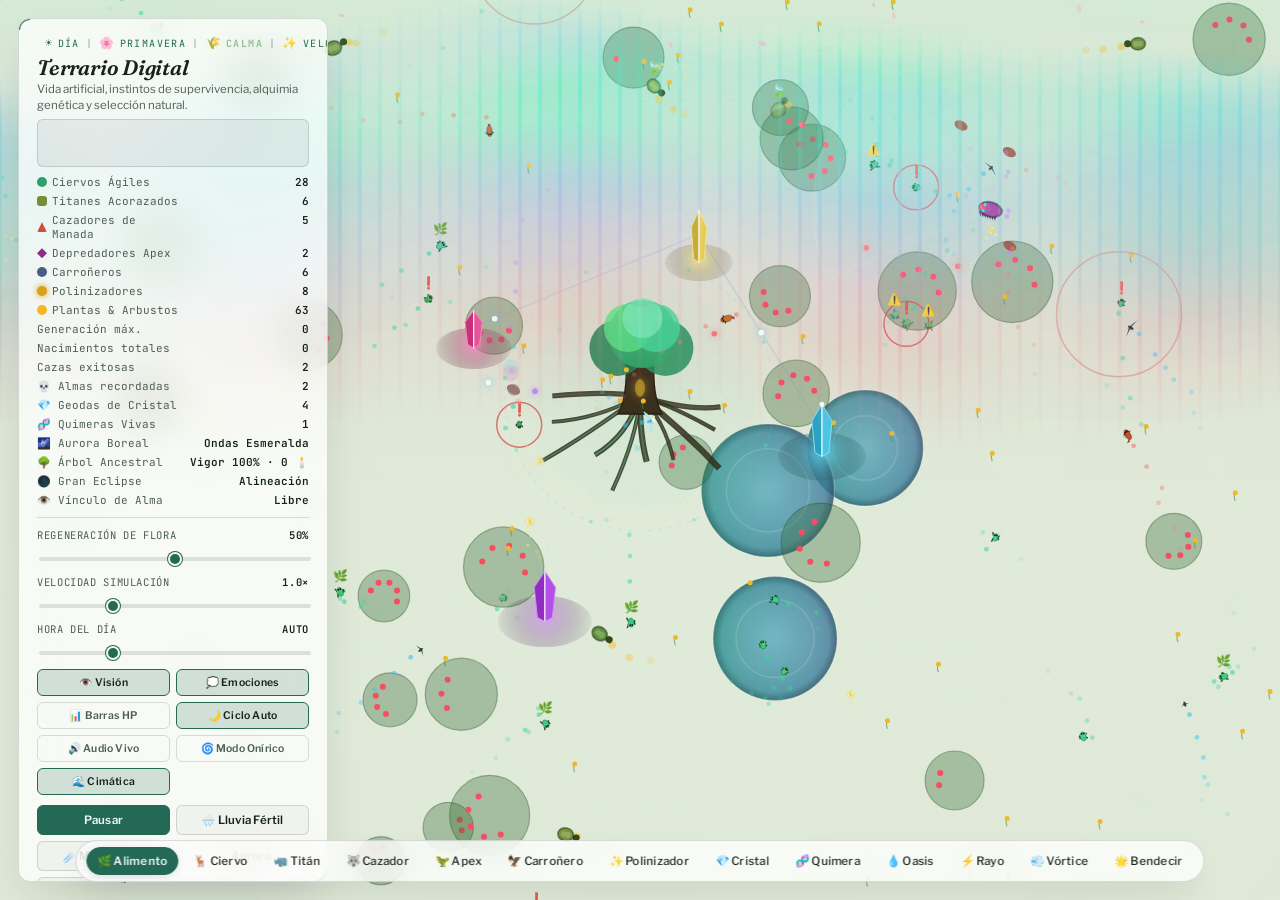
==== commit 855ba113: "evolucion(experience): Geodas de Cristal Prismático, Red de Refracción Láser, Crisol de Quimeras Tra" ====
--- a/index.html
+++ b/index.html
@@ -19,7 +19,7 @@
 <!-- PANEL PRINCIPAL DE CONTROL Y ESTADÍSTICAS -->
 <div class="panel" id="panel">
   <div class="eyebrow">
-    <span class="eyebrow-label">Ecosistema Vivo v9.0 — El Árbol Ancestral & Gran Eclipse</span>
+    <span class="eyebrow-label">Ecosistema Vivo v10.0 — El Crisol de Quimeras & Geodas Prismáticas</span>
     <span class="eyebrow-clock" id="clock">
       <span class="tod-icon" id="todIcon">☀️</span>
       <span id="todLabel">Día</span>
@@ -35,6 +35,12 @@
       <span style="opacity:0.5; margin: 0 2px;">|</span>
       <span class="tod-icon eclipse-icon" id="eclipseIcon" title="Gran Eclipse">🌑</span>
       <span id="eclipseLabel">Alineación</span>
+      <span style="opacity:0.5; margin: 0 2px;">|</span>
+      <span class="tod-icon crystal-icon" id="crystalIcon" title="Geodas de Cristal">💎</span>
+      <span id="crystalLabel">3 Geodas</span>
+      <span style="opacity:0.5; margin: 0 2px;">|</span>
+      <span class="tod-icon chimera-icon" id="chimeraIcon" title="Quimeras Legendarias">🧬</span>
+      <span id="chimeraLabel">0 Quimeras</span>
       <span style="opacity:0.5; margin: 0 2px;">|</span>
       <span id="timeElapsed">0:00</span>
     </span>
@@ -43,7 +49,7 @@
     </button>
   </div>
   <h1>Terrario Digital</h1>
-  <p class="sub">Vida artificial, instintos de supervivencia y selección natural en tiempo real.</p>
+  <p class="sub">Vida artificial, instintos de supervivencia, alquimia genética y selección natural.</p>
 
   <div class="panel-body" id="panelBody">
     <div class="chart-container" title="Poblaciones en el tiempo">
@@ -62,6 +68,8 @@
       <dt>Nacimientos totales</dt><dd id="stBirths">0</dd>
       <dt>Cazas exitosas</dt><dd id="stKills">0</dd>
       <dt>💀 Almas recordadas</dt><dd id="stMemory">0</dd>
+      <dt>💎 Geodas de Cristal</dt><dd id="stCrystals">0</dd>
+      <dt>🧬 Quimeras Vivas</dt><dd id="stChimeras">0</dd>
       <dt>🌌 Aurora Boreal</dt><dd id="stAurora">Inactiva</dd>
       <dt>🌳 Árbol Ancestral</dt><dd id="stTree">Vigor 100%</dd>
       <dt>🌑 Gran Eclipse</dt><dd id="stEclipse">Alineación</dd>
@@ -99,6 +107,7 @@
       <button id="btnMeteor">☄️ Meteoritos</button>
       <button id="btnAurora">✨ Aurora</button>
       <button id="btnEclipse">🌑 Eclipse</button>
+      <button id="btnChimera">🧬 Quimeras</button>
       <button id="btnTree">🌳 Yggdrasil</button>
       <button id="btnPossess">👁️ Encarnar</button>
       <button id="btnReset">Reiniciar</button>
@@ -120,6 +129,8 @@
   <button class="tool-item" data-tool="carn_apex">🦖 Apex</button>
   <button class="tool-item" data-tool="scavenger">🦅 Carroñero</button>
   <button class="tool-item" data-tool="pollinator">✨ Polinizador</button>
+  <button class="tool-item" data-tool="crystal">💎 Cristal</button>
+  <button class="tool-item" data-tool="chimera">🧬 Quimera</button>
   <button class="tool-item" data-tool="water">💧 Oasis</button>
   <button class="tool-item" data-tool="lightning">⚡ Rayo</button>
   <button class="tool-item" data-tool="vortex">💨 Vórtice</button>
@@ -154,6 +165,7 @@
   <div class="insp-actions">
     <button class="primary" id="btnFollowCam">🎯 Centrar</button>
     <button class="primary btn-possess-insp" id="btnPossessInsp">👁️ Encarnar Alma</button>
+    <button id="btnTransmute">🧬 Transmutar</button>
     <button id="btnFeedSelected">🍖 Alimentar</button>
     <button id="btnLineage">🌳 Linaje</button>
   </div>
@@ -263,6 +275,45 @@
   </div>
 </div>
 
+<div class="chimera-overlay" id="chimeraOverlay">
+  <div class="chimera-scroll">
+    <button class="chimera-close" id="chimeraClose" aria-label="Cerrar Crisol de Quimeras">✕</button>
+    <div class="chimera-emblem" aria-hidden="true">🧬</div>
+    <h2>El Crisol de Quimeras</h2>
+    <p class="chimera-quote" id="chimeraQuote">«Cuando los hilos de la vida se entrelazan más allá del instinto, nacen las criaturas del mito y la luz primordial.»</p>
+
+    <!-- Selector de Quimeras -->
+    <div class="chimera-tabs" id="chimeraTabs">
+      <button class="chimera-tab active" data-chimera="chimera_celestial">🦌✨ Ciervo Alado</button>
+      <button class="chimera-tab" data-chimera="chimera_behemoth">🦏🌋 Behemoth</button>
+      <button class="chimera-tab" data-chimera="chimera_gryphon">🐺🦅 Grifo Umbrío</button>
+      <button class="chimera-tab" data-chimera="chimera_prism">✨💎 Prisma Viviente</button>
+    </div>
+
+    <!-- Previsualización Holográfica Procedural en Tiempo Real -->
+    <div class="chimera-preview-container">
+      <canvas id="chimeraPreviewCanvas" width="280" height="190"></canvas>
+      <div class="chimera-preview-name" id="chimeraPreviewName">Ciervo Alado de Luz</div>
+      <div class="chimera-preview-recipe" id="chimeraPreviewRecipe">🦌 Ciervo Ágil + ✨ Polinizador</div>
+    </div>
+
+    <div class="chimera-details-card">
+      <p class="chimera-desc" id="chimeraDesc">Ser etéreo de gracia celestial. Sus alas doradas le permiten surcar los cielos sobre el agua y los depredadores, esparciendo una lluvia de polvo estelar que fecunda la tierra a su paso.</p>
+      <div class="chimera-stats-grid">
+        <div class="chimera-stat-item"><span class="chimera-stat-label">Tipo</span><span class="chimera-stat-val" id="chimeraStatType">Aéreo Sagrado</span></div>
+        <div class="chimera-stat-item"><span class="chimera-stat-label">Velocidad</span><span class="chimera-stat-val" id="chimeraStatSpeed">2.3×</span></div>
+        <div class="chimera-stat-item"><span class="chimera-stat-label">Habilidad</span><span class="chimera-stat-val" id="chimeraStatAbility">Polvo Estelar</span></div>
+        <div class="chimera-stat-item"><span class="chimera-stat-label">Vivas</span><span class="chimera-stat-val" id="chimeraStatCount">0</span></div>
+      </div>
+    </div>
+
+    <div class="chimera-actions">
+      <button class="primary chimera-spawn-btn" id="btnSpawnChimera">✨ Engendrar Quimera</button>
+      <button class="chimera-transmute-btn" id="btnTransmuteSelected">🧬 Transmutar Criatura Seleccionada</button>
+    </div>
+  </div>
+</div>
+
 <!-- HUD DE VÍNCULO DEL ALMA / MODO ENCARNACIÓN -->
 <div class="possession-hud" id="possessionHUD" aria-live="polite">
   <div class="possession-header">
--- a/styles.css
+++ b/styles.css
@@ -237,6 +237,10 @@
   .swatch.carn-apex { background: var(--carn-apex); clip-path: polygon(50% 0%, 100% 50%, 50% 100%, 0% 50%); }
   .swatch.scavenger { border-radius: 50%; background: var(--scavenger); }
   .swatch.pollinator { border-radius: 50%; background: var(--pollinator); box-shadow: 0 0 6px var(--pollinator); }
+  .swatch.chimera-celestial { border-radius: 50%; background: #38bdf8; box-shadow: 0 0 7px #38bdf8; }
+  .swatch.chimera-behemoth { border-radius: 2px; background: #ea580c; box-shadow: 0 0 7px #ea580c; }
+  .swatch.chimera-gryphon { clip-path: polygon(50% 0%, 100% 50%, 50% 100%, 0% 50%); background: #9333ea; box-shadow: 0 0 7px #9333ea; }
+  .swatch.chimera-prism { clip-path: polygon(50% 0%, 100% 100%, 0% 100%); background: #ec4899; box-shadow: 0 0 9px #ec4899; }
   .swatch.food { border-radius: 50%; background: hsl(42, 90%, 55%); }
 
   /* SLIDERS & CONTROLS */
@@ -1576,7 +1580,266 @@
   }
   .tree-bloom-btn:hover {
     transform: translateY(-2px) scale(1.02);
-    box-shadow: 0 12px 30px -4px rgba(16, 185, 129, 0.8), 0 0 30px rgba(56, 189, 248, 0.5) !important;
+    box-shadow: 0 12px 30px -4px rgba(160, 185, 129, 0.8), 0 0 30px rgba(56, 189, 248, 0.5) !important;
+  }
+
+  /* ==========================================
+     CRISOL DE QUIMERAS & ALQUIMIA GENÉTICA
+     ========================================== */
+  #btnTransmute {
+    background: linear-gradient(135deg, #7c3aed 0%, #c026d3 100%) !important;
+    color: #ffffff !important;
+    border: 1px solid rgba(255, 255, 255, 0.3) !important;
+    font-weight: 600 !important;
+    box-shadow: 0 4px 14px -3px rgba(168, 85, 247, 0.5) !important;
+    transition: all 0.2s ease !important;
+  }
+  #btnTransmute:hover {
+    transform: translateY(-1px);
+    box-shadow: 0 6px 20px -2px rgba(192, 38, 211, 0.7) !important;
+  }
+
+  .crystal-icon.active {
+    animation: crystalPulse 2s ease-in-out infinite;
+    filter: drop-shadow(0 0 8px #38bdf8);
+  }
+  .chimera-icon.active {
+    animation: chimeraPulse 2.5s ease-in-out infinite;
+    filter: drop-shadow(0 0 8px #c084fc);
+  }
+  @keyframes crystalPulse {
+    0%, 100% { transform: scale(1); }
+    50% { transform: scale(1.18); filter: drop-shadow(0 0 12px #38bdf8); }
+  }
+  @keyframes chimeraPulse {
+    0%, 100% { transform: scale(1); }
+    50% { transform: scale(1.15); filter: drop-shadow(0 0 12px #f43f5e); }
+  }
+
+  .chimera-overlay {
+    position: fixed;
+    inset: 0;
+    z-index: 215;
+    display: flex;
+    align-items: center;
+    justify-content: center;
+    background: rgba(12, 6, 22, 0.78);
+    backdrop-filter: blur(10px) saturate(1.3);
+    -webkit-backdrop-filter: blur(10px) saturate(1.3);
+    opacity: 0;
+    pointer-events: none;
+    transition: opacity 0.35s ease;
+    padding: 24px;
+  }
+  .chimera-overlay.open {
+    opacity: 1;
+    pointer-events: auto;
+  }
+  .chimera-scroll {
+    position: relative;
+    max-width: 620px;
+    width: 100%;
+    max-height: 90vh;
+    overflow-y: auto;
+    background: linear-gradient(180deg, #1b0e2b 0%, #0c0517 100%);
+    color: #f3e8ff;
+    border-radius: 16px;
+    padding: 32px 28px 28px;
+    box-shadow: 0 30px 90px -20px rgba(0,0,0,0.85), inset 0 0 0 1px rgba(192, 132, 252, 0.35), 0 0 80px -15px rgba(236, 72, 153, 0.25);
+    font-family: "Libre Franklin", sans-serif;
+    transform: scale(0.95) translateY(12px);
+    transition: transform 0.35s cubic-bezier(0.16, 1, 0.3, 1);
+    text-align: center;
+  }
+  .chimera-overlay.open .chimera-scroll {
+    transform: scale(1) translateY(0);
+  }
+  .chimera-close {
+    position: absolute;
+    top: 14px;
+    right: 14px;
+    background: none;
+    border: none;
+    font-size: 20px;
+    color: rgba(243, 232, 255, 0.6);
+    cursor: pointer;
+    padding: 6px 10px;
+    border-radius: 6px;
+    transition: all 0.15s ease;
+  }
+  .chimera-close:hover {
+    color: #fff;
+    background: rgba(255, 255, 255, 0.08);
+  }
+  .chimera-emblem {
+    font-size: 42px;
+    margin-bottom: 6px;
+    display: inline-block;
+    filter: drop-shadow(0 0 18px rgba(192, 132, 252, 0.7));
+    animation: chimeraPulse 3s ease-in-out infinite;
+  }
+  .chimera-scroll h2 {
+    margin: 0 0 8px;
+    font-family: "Fraunces", serif;
+    font-size: 28px;
+    font-weight: 700;
+    letter-spacing: 0.01em;
+    background: linear-gradient(90deg, #38bdf8, #c084fc, #f43f5e);
+    -webkit-background-clip: text;
+    background-clip: text;
+    color: transparent;
+  }
+  .chimera-quote {
+    font-family: "Fraunces", serif;
+    font-style: italic;
+    font-size: 13.5px;
+    line-height: 1.5;
+    color: #e9d5ff;
+    opacity: 0.88;
+    margin: 0 auto 18px;
+    max-width: 480px;
+  }
+  .chimera-tabs {
+    display: grid;
+    grid-template-columns: repeat(4, 1fr);
+    gap: 8px;
+    margin-bottom: 18px;
+  }
+  .chimera-tab {
+    background: rgba(255, 255, 255, 0.05);
+    border: 1px solid rgba(192, 132, 252, 0.2);
+    border-radius: 10px;
+    padding: 8px 6px;
+    color: #d8b4fe;
+    font-size: 12px;
+    font-weight: 600;
+    cursor: pointer;
+    transition: all 0.2s ease;
+    white-space: nowrap;
+    overflow: hidden;
+    text-overflow: ellipsis;
+  }
+  .chimera-tab:hover {
+    background: rgba(255, 255, 255, 0.1);
+    color: #fff;
+    border-color: rgba(192, 132, 252, 0.45);
+  }
+  .chimera-tab.active {
+    background: linear-gradient(135deg, rgba(124, 58, 237, 0.5) 0%, rgba(219, 39, 119, 0.4) 100%);
+    border-color: #c084fc;
+    color: #ffffff;
+    box-shadow: 0 4px 16px -3px rgba(192, 132, 252, 0.4);
+  }
+  .chimera-preview-container {
+    display: flex;
+    flex-direction: column;
+    align-items: center;
+    justify-content: center;
+    margin-bottom: 16px;
+  }
+  #chimeraPreviewCanvas {
+    background: radial-gradient(circle, rgba(30, 14, 48, 0.9) 0%, rgba(12, 5, 20, 0.98) 80%);
+    border: 1px solid rgba(192, 132, 252, 0.35);
+    border-radius: 14px;
+    box-shadow: 0 0 35px -5px rgba(168, 85, 247, 0.3), inset 0 0 20px rgba(0, 0, 0, 0.6);
+  }
+  .chimera-preview-name {
+    margin-top: 10px;
+    font-family: "Fraunces", serif;
+    font-size: 19px;
+    font-weight: 700;
+    color: #f5d0fe;
+  }
+  .chimera-preview-recipe {
+    margin-top: 4px;
+    font-family: "JetBrains Mono", monospace;
+    font-size: 11.5px;
+    letter-spacing: 0.05em;
+    color: #a5f3fc;
+    background: rgba(6, 182, 212, 0.15);
+    border: 1px solid rgba(6, 182, 212, 0.3);
+    padding: 3px 10px;
+    border-radius: 12px;
+    display: inline-block;
+  }
+  .chimera-details-card {
+    background: rgba(255, 255, 255, 0.04);
+    border: 1px solid rgba(192, 132, 252, 0.2);
+    border-radius: 12px;
+    padding: 14px 16px;
+    margin-bottom: 20px;
+    text-align: left;
+  }
+  .chimera-desc {
+    margin: 0 0 12px;
+    font-size: 13px;
+    line-height: 1.55;
+    color: #e2e8f0;
+  }
+  .chimera-stats-grid {
+    display: grid;
+    grid-template-columns: repeat(4, 1fr);
+    gap: 8px;
+    border-top: 1px solid rgba(255, 255, 255, 0.08);
+    padding-top: 10px;
+  }
+  .chimera-stat-item {
+    display: flex;
+    flex-direction: column;
+    gap: 3px;
+  }
+  .chimera-stat-label {
+    font-size: 9.5px;
+    font-family: "JetBrains Mono", monospace;
+    text-transform: uppercase;
+    letter-spacing: 0.06em;
+    color: #d8b4fe;
+    opacity: 0.8;
+  }
+  .chimera-stat-val {
+    font-family: "JetBrains Mono", monospace;
+    font-size: 14px;
+    font-weight: 700;
+    color: #ffffff;
+  }
+  .chimera-actions {
+    display: flex;
+    gap: 12px;
+    justify-content: center;
+    flex-wrap: wrap;
+  }
+  .chimera-spawn-btn {
+    background: linear-gradient(135deg, #0284c7 0%, #7c3aed 50%, #db2777 100%) !important;
+    color: #ffffff !important;
+    border: 1px solid rgba(255, 255, 255, 0.35) !important;
+    padding: 11px 22px !important;
+    border-radius: 26px !important;
+    font-size: 13.5px !important;
+    font-weight: 600 !important;
+    box-shadow: 0 8px 24px -6px rgba(124, 58, 237, 0.6), 0 0 20px rgba(56, 189, 248, 0.35) !important;
+    cursor: pointer;
+    transition: all 0.25s ease !important;
+  }
+  .chimera-spawn-btn:hover {
+    transform: translateY(-2px) scale(1.02);
+    box-shadow: 0 12px 30px -4px rgba(124, 58, 237, 0.8), 0 0 30px rgba(219, 39, 119, 0.5) !important;
+  }
+  .chimera-transmute-btn {
+    background: rgba(255, 255, 255, 0.08) !important;
+    color: #f5d0fe !important;
+    border: 1px solid rgba(192, 132, 252, 0.35) !important;
+    padding: 11px 20px !important;
+    border-radius: 26px !important;
+    font-size: 13.5px !important;
+    font-weight: 600 !important;
+    cursor: pointer;
+    transition: all 0.25s ease !important;
+  }
+  .chimera-transmute-btn:hover {
+    background: rgba(192, 132, 252, 0.2) !important;
+    color: #fff !important;
+    border-color: #c084fc !important;
+    transform: translateY(-2px);
   }
 
   @media (max-width: 768px) {
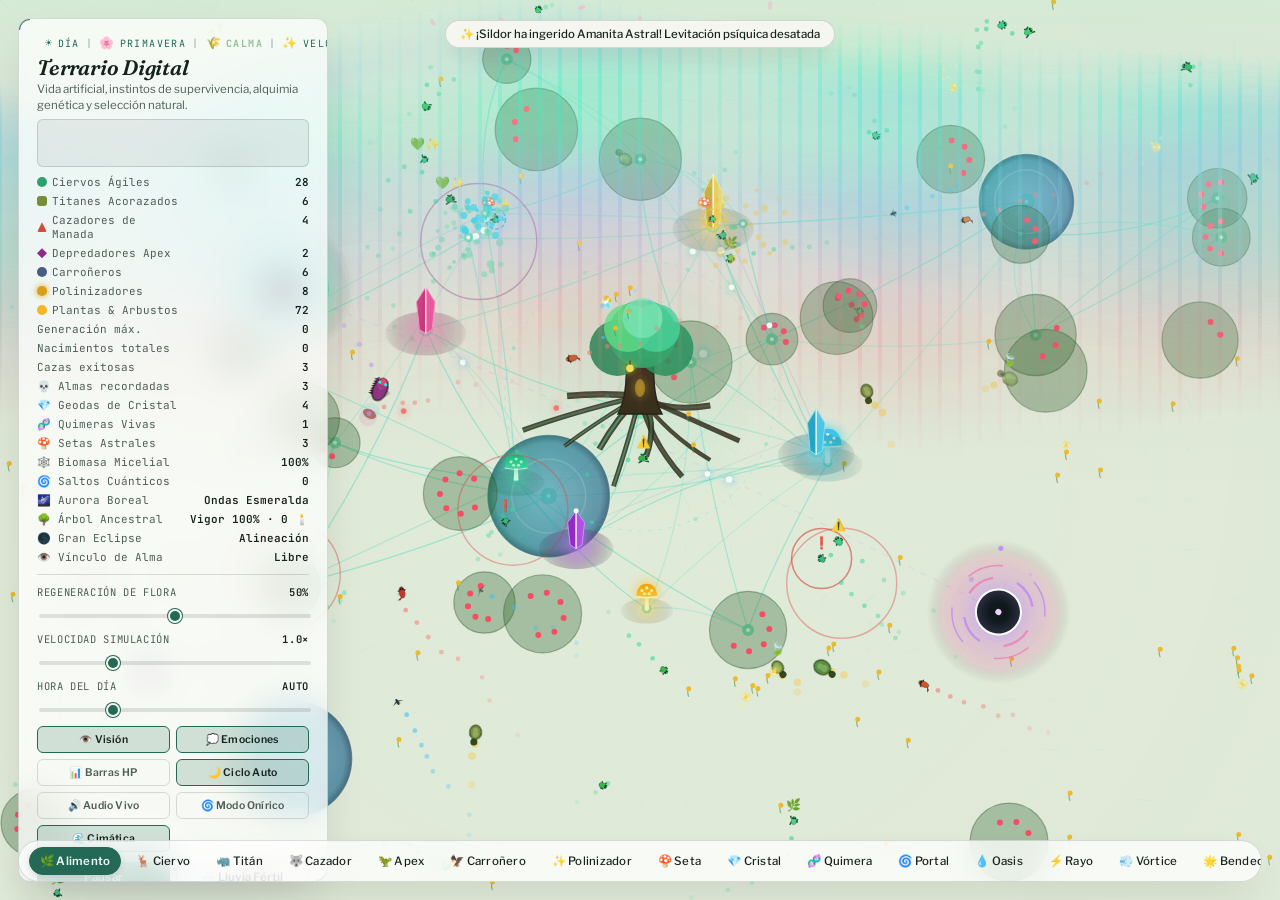
==== commit d7cff471: "evolucion(experience): La Red Micelial Sináptica, Setas Astrales Bioluminiscentes & Vórtices del Esp" ====
--- a/index.html
+++ b/index.html
@@ -19,7 +19,7 @@
 <!-- PANEL PRINCIPAL DE CONTROL Y ESTADÍSTICAS -->
 <div class="panel" id="panel">
   <div class="eyebrow">
-    <span class="eyebrow-label">Ecosistema Vivo v10.0 — El Crisol de Quimeras & Geodas Prismáticas</span>
+    <span class="eyebrow-label">Ecosistema Vivo v11.0 — La Red Micelial Sináptica & Los Vórtices del Espacio-Tiempo</span>
     <span class="eyebrow-clock" id="clock">
       <span class="tod-icon" id="todIcon">☀️</span>
       <span id="todLabel">Día</span>
@@ -41,6 +41,12 @@
       <span style="opacity:0.5; margin: 0 2px;">|</span>
       <span class="tod-icon chimera-icon" id="chimeraIcon" title="Quimeras Legendarias">🧬</span>
       <span id="chimeraLabel">0 Quimeras</span>
+      <span style="opacity:0.5; margin: 0 2px;">|</span>
+      <span class="tod-icon mycelium-icon" id="myceliumIcon" title="Setas Astrales & Micelio">🍄</span>
+      <span id="myceliumLabel">0 Setas</span>
+      <span style="opacity:0.5; margin: 0 2px;">|</span>
+      <span class="tod-icon wormhole-icon" id="wormholeIcon" title="Vórtices del Espacio-Tiempo">🌀</span>
+      <span id="wormholeLabel">2 Portales</span>
       <span style="opacity:0.5; margin: 0 2px;">|</span>
       <span id="timeElapsed">0:00</span>
     </span>
@@ -70,6 +76,9 @@
       <dt>💀 Almas recordadas</dt><dd id="stMemory">0</dd>
       <dt>💎 Geodas de Cristal</dt><dd id="stCrystals">0</dd>
       <dt>🧬 Quimeras Vivas</dt><dd id="stChimeras">0</dd>
+      <dt>🍄 Setas Astrales</dt><dd id="stMushrooms">0</dd>
+      <dt>🕸️ Biomasa Micelial</dt><dd id="stMyceliumBio">100%</dd>
+      <dt>🌀 Saltos Cuánticos</dt><dd id="stWormholeJumps">0</dd>
       <dt>🌌 Aurora Boreal</dt><dd id="stAurora">Inactiva</dd>
       <dt>🌳 Árbol Ancestral</dt><dd id="stTree">Vigor 100%</dd>
       <dt>🌑 Gran Eclipse</dt><dd id="stEclipse">Alineación</dd>
@@ -108,6 +117,8 @@
       <button id="btnAurora">✨ Aurora</button>
       <button id="btnEclipse">🌑 Eclipse</button>
       <button id="btnChimera">🧬 Quimeras</button>
+      <button id="btnMycelium">🍄 Micelio</button>
+      <button id="btnWormhole">🌀 Portales</button>
       <button id="btnTree">🌳 Yggdrasil</button>
       <button id="btnPossess">👁️ Encarnar</button>
       <button id="btnReset">Reiniciar</button>
@@ -129,8 +140,10 @@
   <button class="tool-item" data-tool="carn_apex">🦖 Apex</button>
   <button class="tool-item" data-tool="scavenger">🦅 Carroñero</button>
   <button class="tool-item" data-tool="pollinator">✨ Polinizador</button>
+  <button class="tool-item" data-tool="mushroom">🍄 Seta</button>
   <button class="tool-item" data-tool="crystal">💎 Cristal</button>
   <button class="tool-item" data-tool="chimera">🧬 Quimera</button>
+  <button class="tool-item" data-tool="wormhole">🌀 Portal</button>
   <button class="tool-item" data-tool="water">💧 Oasis</button>
   <button class="tool-item" data-tool="lightning">⚡ Rayo</button>
   <button class="tool-item" data-tool="vortex">💨 Vórtice</button>
@@ -314,6 +327,45 @@
   </div>
 </div>
 
+<div class="mycelium-overlay" id="myceliumOverlay">
+  <div class="mycelium-scroll">
+    <button class="mycelium-close" id="myceliumClose" aria-label="Cerrar Red Micelial">✕</button>
+    <div class="mycelium-emblem" aria-hidden="true">🍄</div>
+    <h2>La Red Micelial Sináptica</h2>
+    <p class="mycelium-quote" id="myceliumQuote">«Bajo la superficie late un cerebro vegetal: billones de hifas bioluminiscentes que intercambian memoria, nutrientes y luz entre todas las formas de vida.»</p>
+
+    <div class="mycelium-vital-card">
+      <div class="mycelium-vital-stat">
+        <span class="mycelium-stat-label">Biomasa Micelial</span>
+        <span class="mycelium-stat-val" id="mycBiomass">100%</span>
+      </div>
+      <div class="mycelium-vital-stat">
+        <span class="mycelium-stat-label">Nodos Sinápticos</span>
+        <span class="mycelium-stat-val" id="mycNodes">0</span>
+      </div>
+      <div class="mycelium-vital-stat">
+        <span class="mycelium-stat-label">Impulsos Activos</span>
+        <span class="mycelium-stat-val" id="mycPulses">0</span>
+      </div>
+      <div class="mycelium-vital-stat">
+        <span class="mycelium-stat-label">Setas Astrales</span>
+        <span class="mycelium-stat-val" id="mycMushrooms">0</span>
+      </div>
+    </div>
+
+    <div class="mycelium-canvas-container">
+      <canvas id="myceliumCanvas" width="280" height="190"></canvas>
+      <div class="mycelium-legend" id="myceliumLegend">
+        Topología de Sinapsis Fúngica & Potenciales de Acción en Tiempo Real
+      </div>
+    </div>
+
+    <div class="mycelium-actions">
+      <button class="primary mycelium-bloom-btn" id="btnSporeBloom">🌌 Desatar Gran Esporulación Bioluminiscente</button>
+    </div>
+  </div>
+</div>
+
 <!-- HUD DE VÍNCULO DEL ALMA / MODO ENCARNACIÓN -->
 <div class="possession-hud" id="possessionHUD" aria-live="polite">
   <div class="possession-header">
--- a/styles.css
+++ b/styles.css
@@ -1840,6 +1840,164 @@
     color: #fff !important;
     border-color: #c084fc !important;
     transform: translateY(-2px);
+  }
+
+  @keyframes myceliumGlow {
+    0%, 100% { transform: scale(1); filter: drop-shadow(0 0 10px rgba(16, 185, 129, 0.7)); }
+    50% { transform: scale(1.12); filter: drop-shadow(0 0 20px rgba(34, 211, 238, 0.9)); }
+  }
+
+  .mycelium-overlay {
+    position: fixed;
+    inset: 0;
+    z-index: 216;
+    display: flex;
+    align-items: center;
+    justify-content: center;
+    background: rgba(4, 20, 16, 0.82);
+    backdrop-filter: blur(12px) saturate(1.4);
+    -webkit-backdrop-filter: blur(12px) saturate(1.4);
+    opacity: 0;
+    pointer-events: none;
+    transition: opacity 0.35s ease;
+    padding: 24px;
+  }
+  .mycelium-overlay.open {
+    opacity: 1;
+    pointer-events: auto;
+  }
+  .mycelium-scroll {
+    position: relative;
+    max-width: 580px;
+    width: 100%;
+    max-height: 90vh;
+    overflow-y: auto;
+    background: linear-gradient(180deg, #07271e 0%, #03140e 100%);
+    color: #e6fffa;
+    border-radius: 18px;
+    padding: 32px 28px 28px;
+    box-shadow: 0 30px 90px -20px rgba(0,0,0,0.85), inset 0 0 0 1px rgba(52, 211, 153, 0.35), 0 0 80px -15px rgba(16, 185, 129, 0.25);
+    font-family: "Libre Franklin", sans-serif;
+    transform: scale(0.95) translateY(12px);
+    transition: transform 0.35s cubic-bezier(0.16, 1, 0.3, 1);
+    text-align: center;
+  }
+  .mycelium-overlay.open .mycelium-scroll {
+    transform: scale(1) translateY(0);
+  }
+  .mycelium-close {
+    position: absolute;
+    top: 14px;
+    right: 14px;
+    background: none;
+    border: none;
+    font-size: 20px;
+    color: rgba(230, 255, 250, 0.6);
+    cursor: pointer;
+    padding: 6px 10px;
+    border-radius: 6px;
+    transition: all 0.15s ease;
+  }
+  .mycelium-close:hover {
+    color: #fff;
+    background: rgba(255, 255, 255, 0.08);
+  }
+  .mycelium-emblem {
+    font-size: 44px;
+    margin-bottom: 6px;
+    display: inline-block;
+    animation: myceliumGlow 3.5s ease-in-out infinite;
+  }
+  .mycelium-scroll h2 {
+    margin: 0 0 8px;
+    font-family: "Fraunces", serif;
+    font-size: 28px;
+    font-weight: 700;
+    letter-spacing: 0.01em;
+    background: linear-gradient(90deg, #34d399, #22d3ee, #c084fc);
+    -webkit-background-clip: text;
+    background-clip: text;
+    color: transparent;
+  }
+  .mycelium-quote {
+    font-family: "Fraunces", serif;
+    font-style: italic;
+    font-size: 13.5px;
+    line-height: 1.5;
+    color: #a7f3d0;
+    opacity: 0.9;
+    margin: 0 auto 18px;
+    max-width: 480px;
+  }
+  .mycelium-vital-card {
+    display: grid;
+    grid-template-columns: repeat(4, 1fr);
+    gap: 10px;
+    background: rgba(6, 44, 34, 0.55);
+    border: 1px solid rgba(52, 211, 153, 0.25);
+    border-radius: 12px;
+    padding: 14px 10px;
+    margin-bottom: 18px;
+  }
+  .mycelium-vital-stat {
+    display: flex;
+    flex-direction: column;
+    gap: 4px;
+  }
+  .mycelium-stat-label {
+    font-size: 11px;
+    color: #6ee7b7;
+    text-transform: uppercase;
+    letter-spacing: 0.05em;
+  }
+  .mycelium-stat-val {
+    font-family: "JetBrains Mono", monospace;
+    font-size: 16px;
+    font-weight: 700;
+    color: #ffffff;
+  }
+  .mycelium-canvas-container {
+    background: rgba(3, 20, 14, 0.85);
+    border: 1px solid rgba(52, 211, 153, 0.2);
+    border-radius: 12px;
+    padding: 14px;
+    margin-bottom: 18px;
+    display: flex;
+    flex-direction: column;
+    align-items: center;
+    box-shadow: inset 0 2px 14px rgba(0, 0, 0, 0.6);
+  }
+  #myceliumCanvas {
+    width: 280px;
+    height: 190px;
+    border-radius: 8px;
+    background: radial-gradient(circle at center, #063024 0%, #02120b 100%);
+  }
+  .mycelium-legend {
+    font-size: 12px;
+    color: #6ee7b7;
+    margin-top: 10px;
+    font-style: italic;
+  }
+  .mycelium-actions {
+    display: flex;
+    justify-content: center;
+  }
+  .mycelium-bloom-btn {
+    background: linear-gradient(135deg, #059669 0%, #0d9488 50%, #2563eb 100%) !important;
+    color: #ffffff !important;
+    border: 1px solid rgba(110, 231, 183, 0.5) !important;
+    padding: 12px 24px !important;
+    border-radius: 26px !important;
+    font-size: 14px !important;
+    font-weight: 600 !important;
+    box-shadow: 0 4px 18px rgba(16, 185, 129, 0.4) !important;
+    cursor: pointer;
+    transition: all 0.25s ease !important;
+  }
+  .mycelium-bloom-btn:hover {
+    transform: translateY(-2px) scale(1.02);
+    box-shadow: 0 6px 24px rgba(34, 211, 238, 0.55) !important;
   }
 
   @media (max-width: 768px) {
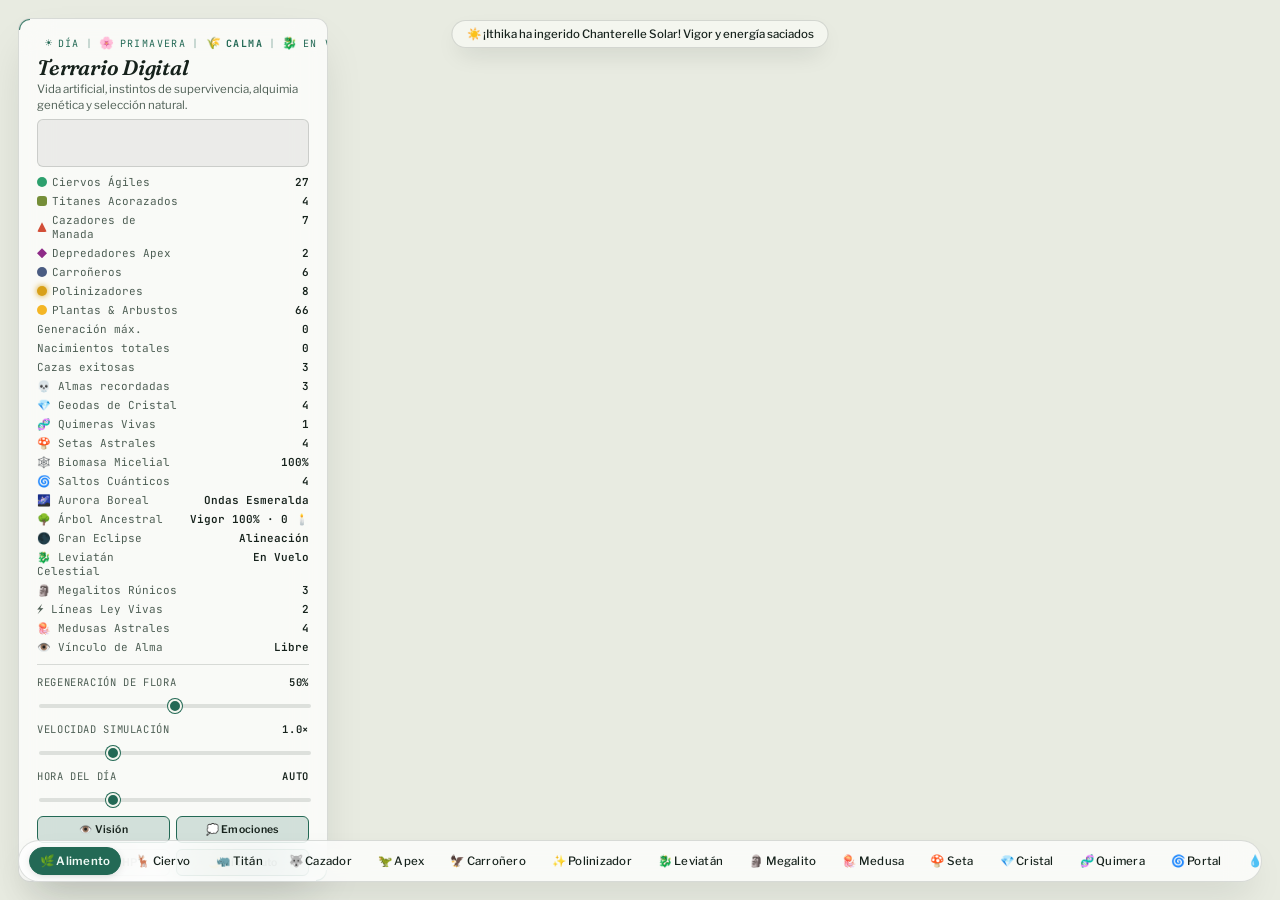
==== commit b01def38: "evolucion(experience): El Gran Leviatán Celestial, Los Megalitos Rúnicos de Líneas Ley & El Bioma Ac" ====
--- a/index.html
+++ b/index.html
@@ -19,7 +19,7 @@
 <!-- PANEL PRINCIPAL DE CONTROL Y ESTADÍSTICAS -->
 <div class="panel" id="panel">
   <div class="eyebrow">
-    <span class="eyebrow-label">Ecosistema Vivo v11.0 — La Red Micelial Sináptica & Los Vórtices del Espacio-Tiempo</span>
+    <span class="eyebrow-label">Ecosistema Vivo v12.0 — El Gran Leviatán Celestial & Los Megalitos Rúnicos de Líneas Ley</span>
     <span class="eyebrow-clock" id="clock">
       <span class="tod-icon" id="todIcon">☀️</span>
       <span id="todLabel">Día</span>
@@ -29,6 +29,15 @@
       <span style="opacity:0.5; margin: 0 2px;">|</span>
       <span class="tod-icon mood-icon" id="moodIcon" title="Clima emocional del terrario">🌾</span>
       <span id="moodLabel">Calma</span>
+      <span style="opacity:0.5; margin: 0 2px;">|</span>
+      <span class="tod-icon leviathan-icon" id="leviathanIcon" title="Gran Leviatán Celestial">🐉</span>
+      <span id="leviathanLabel">En vuelo</span>
+      <span style="opacity:0.5; margin: 0 2px;">|</span>
+      <span class="tod-icon megalith-icon" id="megalithIcon" title="Megalitos & Líneas Ley">🗿</span>
+      <span id="megalithLabel">0 Megalitos</span>
+      <span style="opacity:0.5; margin: 0 2px;">|</span>
+      <span class="tod-icon jelly-icon" id="jellyIcon" title="Medusas Astrales">🪼</span>
+      <span id="jellyLabel">0 Medusas</span>
       <span style="opacity:0.5; margin: 0 2px;">|</span>
       <span class="tod-icon aurora-icon" id="auroraIcon" title="Aurora Boreal">✨</span>
       <span id="auroraLabel">Velo Calmo</span>
@@ -82,6 +91,10 @@
       <dt>🌌 Aurora Boreal</dt><dd id="stAurora">Inactiva</dd>
       <dt>🌳 Árbol Ancestral</dt><dd id="stTree">Vigor 100%</dd>
       <dt>🌑 Gran Eclipse</dt><dd id="stEclipse">Alineación</dd>
+      <dt>🐉 Leviatán Celestial</dt><dd id="stLeviathan">En Vuelo</dd>
+      <dt>🗿 Megalitos Rúnicos</dt><dd id="stMegaliths">0</dd>
+      <dt>⚡ Líneas Ley Vivas</dt><dd id="stLeyLines">0</dd>
+      <dt>🪼 Medusas Astrales</dt><dd id="stJellies">0</dd>
       <dt>👁️ Vínculo de Alma</dt><dd id="stPossession">Libre</dd>
     </dl>
 
@@ -108,6 +121,8 @@
       <button class="toggle-btn" id="togAudio">🔊 Audio Vivo</button>
       <button class="toggle-btn" id="togDream">🌀 Modo Onírico</button>
       <button class="toggle-btn active" id="togCymatics">🌊 Cimática</button>
+      <button class="toggle-btn active" id="togLyre">✨ Lira Cósmica</button>
+      <button class="toggle-btn active" id="togLeyLines">⚡ Líneas Ley</button>
     </div>
 
     <div class="btnrow">
@@ -116,6 +131,8 @@
       <button id="btnMeteor">☄️ Meteoritos</button>
       <button id="btnAurora">✨ Aurora</button>
       <button id="btnEclipse">🌑 Eclipse</button>
+      <button id="btnLeviathan">🐉 Leviatán</button>
+      <button id="btnMegalith">🗿 Megalitos</button>
       <button id="btnChimera">🧬 Quimeras</button>
       <button id="btnMycelium">🍄 Micelio</button>
       <button id="btnWormhole">🌀 Portales</button>
@@ -140,6 +157,9 @@
   <button class="tool-item" data-tool="carn_apex">🦖 Apex</button>
   <button class="tool-item" data-tool="scavenger">🦅 Carroñero</button>
   <button class="tool-item" data-tool="pollinator">✨ Polinizador</button>
+  <button class="tool-item" data-tool="leviathan">🐉 Leviatán</button>
+  <button class="tool-item" data-tool="megalith">🗿 Megalito</button>
+  <button class="tool-item" data-tool="jelly">🪼 Medusa</button>
   <button class="tool-item" data-tool="mushroom">🍄 Seta</button>
   <button class="tool-item" data-tool="crystal">💎 Cristal</button>
   <button class="tool-item" data-tool="chimera">🧬 Quimera</button>
@@ -366,6 +386,46 @@
   </div>
 </div>
 
+<div class="megalith-overlay" id="megalithOverlay">
+  <div class="megalith-scroll">
+    <button class="megalith-close" id="megalithClose" aria-label="Cerrar Códice Megalítico">✕</button>
+    <div class="megalith-emblem" aria-hidden="true">🗿</div>
+    <h2>Los Megalitos Rúnicos & El Gran Leviatán</h2>
+    <p class="megalith-quote" id="megalithQuote">«Antes de que las criaturas pisaran el polvo, los ancestros tallaron las runas de la tierra. Cuando resuenan al unísono, el Leviatán de las estrellas desciende a bendecir el valle.»</p>
+
+    <div class="megalith-vital-card">
+      <div class="megalith-vital-stat">
+        <span class="megalith-stat-label">Megalitos Activos</span>
+        <span class="megalith-stat-val" id="megalithCount">0</span>
+      </div>
+      <div class="megalith-vital-stat">
+        <span class="megalith-stat-label">Líneas Ley Vivas</span>
+        <span class="megalith-stat-val" id="leyLineCount">0</span>
+      </div>
+      <div class="megalith-vital-stat">
+        <span class="megalith-stat-label">Santuarios Rúnicos</span>
+        <span class="megalith-stat-val" id="sanctuaryCount">0</span>
+      </div>
+      <div class="megalith-vital-stat">
+        <span class="megalith-stat-label">Leviatán Astral</span>
+        <span class="megalith-stat-val" id="leviathanStatus">En Vuelo</span>
+      </div>
+    </div>
+
+    <div class="megalith-canvas-container">
+      <canvas id="megalithCanvas" width="280" height="190"></canvas>
+      <div class="megalith-legend" id="megalithLegend">
+        Geometría Sagrada de Resonancia Rúnica & Posición del Leviatán
+      </div>
+    </div>
+
+    <div class="megalith-actions">
+      <button class="primary megalith-align-btn" id="btnConjunction">🌌 Despertar Conjunción de Líneas Ley</button>
+      <button class="megalith-summon-btn" id="btnSummonLeviathan">🐉 Invocar / Centrar en el Leviatán</button>
+    </div>
+  </div>
+</div>
+
 <!-- HUD DE VÍNCULO DEL ALMA / MODO ENCARNACIÓN -->
 <div class="possession-hud" id="possessionHUD" aria-live="polite">
   <div class="possession-header">
--- a/styles.css
+++ b/styles.css
@@ -145,6 +145,22 @@
     100% { transform: scale(1); }
   }
 
+  .leviathan-icon { display: inline-block; animation: leviathanFloat 4s ease-in-out infinite; }
+  @keyframes leviathanFloat {
+    0%, 100% { transform: translateY(0) rotate(0deg); filter: drop-shadow(0 0 4px rgba(56, 189, 248, 0.6)); }
+    50% { transform: translateY(-2px) rotate(4deg); filter: drop-shadow(0 0 10px rgba(168, 85, 247, 0.9)); }
+  }
+  .megalith-icon { display: inline-block; animation: megalithPulse 3.5s ease-in-out infinite; }
+  @keyframes megalithPulse {
+    0%, 100% { filter: drop-shadow(0 0 3px rgba(251, 191, 36, 0.5)); }
+    50% { filter: drop-shadow(0 0 8px rgba(52, 211, 153, 0.85)); }
+  }
+  .jelly-icon { display: inline-block; animation: jellyPulse 2.8s ease-in-out infinite; }
+  @keyframes jellyPulse {
+    0%, 100% { transform: scale(0.95); filter: drop-shadow(0 0 3px rgba(34, 211, 238, 0.5)); }
+    50% { transform: scale(1.1); filter: drop-shadow(0 0 9px rgba(192, 132, 252, 0.85)); }
+  }
+
   .toggle {
     display: none;
     flex: none;
@@ -1999,6 +2015,182 @@
     transform: translateY(-2px) scale(1.02);
     box-shadow: 0 6px 24px rgba(34, 211, 238, 0.55) !important;
   }
+
+  /* MODAL DE LOS MEGALITOS RÚNICOS & EL LEVIATÁN */
+  @keyframes megalithGlow {
+    0%, 100% { transform: scale(1); filter: drop-shadow(0 0 10px rgba(251, 191, 36, 0.7)); }
+    50% { transform: scale(1.12); filter: drop-shadow(0 0 22px rgba(56, 189, 248, 0.95)); }
+  }
+  .megalith-overlay {
+    position: fixed;
+    inset: 0;
+    z-index: 217;
+    display: flex;
+    align-items: center;
+    justify-content: center;
+    background: rgba(10, 14, 24, 0.84);
+    backdrop-filter: blur(12px) saturate(1.4);
+    -webkit-backdrop-filter: blur(12px) saturate(1.4);
+    opacity: 0;
+    pointer-events: none;
+    transition: opacity 0.35s ease;
+    padding: 24px;
+  }
+  .megalith-overlay.open {
+    opacity: 1;
+    pointer-events: auto;
+  }
+  .megalith-scroll {
+    position: relative;
+    max-width: 590px;
+    width: 100%;
+    max-height: 90vh;
+    overflow-y: auto;
+    background: linear-gradient(180deg, #10192e 0%, #080d19 100%);
+    color: #e2e8f0;
+    border-radius: 18px;
+    padding: 32px 28px 28px;
+    box-shadow: 0 30px 90px -20px rgba(0, 0, 0, 0.85), inset 0 0 0 1px rgba(251, 191, 36, 0.35), 0 0 80px -15px rgba(56, 189, 248, 0.3);
+    font-family: "Libre Franklin", sans-serif;
+    transform: scale(0.95) translateY(12px);
+    transition: transform 0.35s cubic-bezier(0.16, 1, 0.3, 1);
+    text-align: center;
+  }
+  .megalith-overlay.open .megalith-scroll {
+    transform: scale(1) translateY(0);
+  }
+  .megalith-close {
+    position: absolute;
+    top: 14px;
+    right: 14px;
+    background: none;
+    border: none;
+    font-size: 20px;
+    color: rgba(226, 232, 240, 0.6);
+    cursor: pointer;
+    padding: 6px 10px;
+    border-radius: 6px;
+    transition: all 0.15s ease;
+  }
+  .megalith-close:hover {
+    color: #fff;
+    background: rgba(255, 255, 255, 0.08);
+  }
+  .megalith-emblem {
+    font-size: 44px;
+    margin-bottom: 6px;
+    display: inline-block;
+    animation: megalithGlow 3.8s ease-in-out infinite;
+  }
+  .megalith-scroll h2 {
+    margin: 0 0 8px;
+    font-family: "Fraunces", serif;
+    font-size: 27px;
+    font-weight: 700;
+    letter-spacing: 0.01em;
+    background: linear-gradient(90deg, #fbbf24, #38bdf8, #a855f7);
+    -webkit-background-clip: text;
+    background-clip: text;
+    color: transparent;
+  }
+  .megalith-quote {
+    font-family: "Fraunces", serif;
+    font-style: italic;
+    font-size: 13.5px;
+    line-height: 1.5;
+    color: #cbd5e1;
+    opacity: 0.9;
+    margin: 0 auto 18px;
+    max-width: 490px;
+  }
+  .megalith-vital-card {
+    display: grid;
+    grid-template-columns: repeat(4, 1fr);
+    gap: 10px;
+    background: rgba(15, 23, 42, 0.65);
+    border: 1px solid rgba(251, 191, 36, 0.25);
+    border-radius: 12px;
+    padding: 14px 10px;
+    margin-bottom: 18px;
+  }
+  .megalith-vital-stat {
+    display: flex;
+    flex-direction: column;
+    gap: 4px;
+  }
+  .megalith-stat-label {
+    font-size: 11px;
+    color: #94a3b8;
+    text-transform: uppercase;
+    letter-spacing: 0.05em;
+  }
+  .megalith-stat-val {
+    font-family: "JetBrains Mono", monospace;
+    font-size: 15px;
+    font-weight: 700;
+    color: #fbbf24;
+  }
+  .megalith-canvas-container {
+    background: rgba(3, 7, 18, 0.88);
+    border: 1px solid rgba(56, 189, 248, 0.22);
+    border-radius: 12px;
+    padding: 14px;
+    margin-bottom: 18px;
+    display: flex;
+    flex-direction: column;
+    align-items: center;
+    box-shadow: inset 0 2px 14px rgba(0, 0, 0, 0.7);
+  }
+  #megalithCanvas {
+    width: 280px;
+    height: 190px;
+    border-radius: 8px;
+    background: radial-gradient(circle at center, #0f172a 0%, #030712 100%);
+  }
+  .megalith-legend {
+    font-size: 12px;
+    color: #94a3b8;
+    margin-top: 10px;
+    font-style: italic;
+  }
+  .megalith-actions {
+    display: flex;
+    gap: 12px;
+    justify-content: center;
+    flex-wrap: wrap;
+  }
+  .megalith-align-btn {
+    background: linear-gradient(135deg, #d97706 0%, #0284c7 50%, #7c3aed 100%) !important;
+    color: #ffffff !important;
+    border: 1px solid rgba(251, 191, 36, 0.5) !important;
+    padding: 12px 22px !important;
+    border-radius: 26px !important;
+    font-size: 13.5px !important;
+    font-weight: 600 !important;
+    box-shadow: 0 4px 18px rgba(217, 119, 6, 0.4) !important;
+    cursor: pointer;
+    transition: all 0.25s ease !important;
+  }
+  .megalith-align-btn:hover {
+    transform: translateY(-2px) scale(1.02);
+    box-shadow: 0 6px 24px rgba(56, 189, 248, 0.6) !important;
+  }
+  .megalith-summon-btn {
+    background: rgba(30, 41, 59, 0.8) !important;
+    color: #38bdf8 !important;
+    border: 1px solid rgba(56, 189, 248, 0.4) !important;
+    padding: 12px 20px !important;
+    border-radius: 26px !important;
+    font-size: 13.5px !important;
+    font-weight: 600 !important;
+    cursor: pointer;
+    transition: all 0.25s ease !important;
+  }
+  .megalith-summon-btn:hover {
+    background: rgba(56, 189, 248, 0.15) !important;
+    transform: translateY(-2px);
+  }
+
 
   @media (max-width: 768px) {
     .panel {
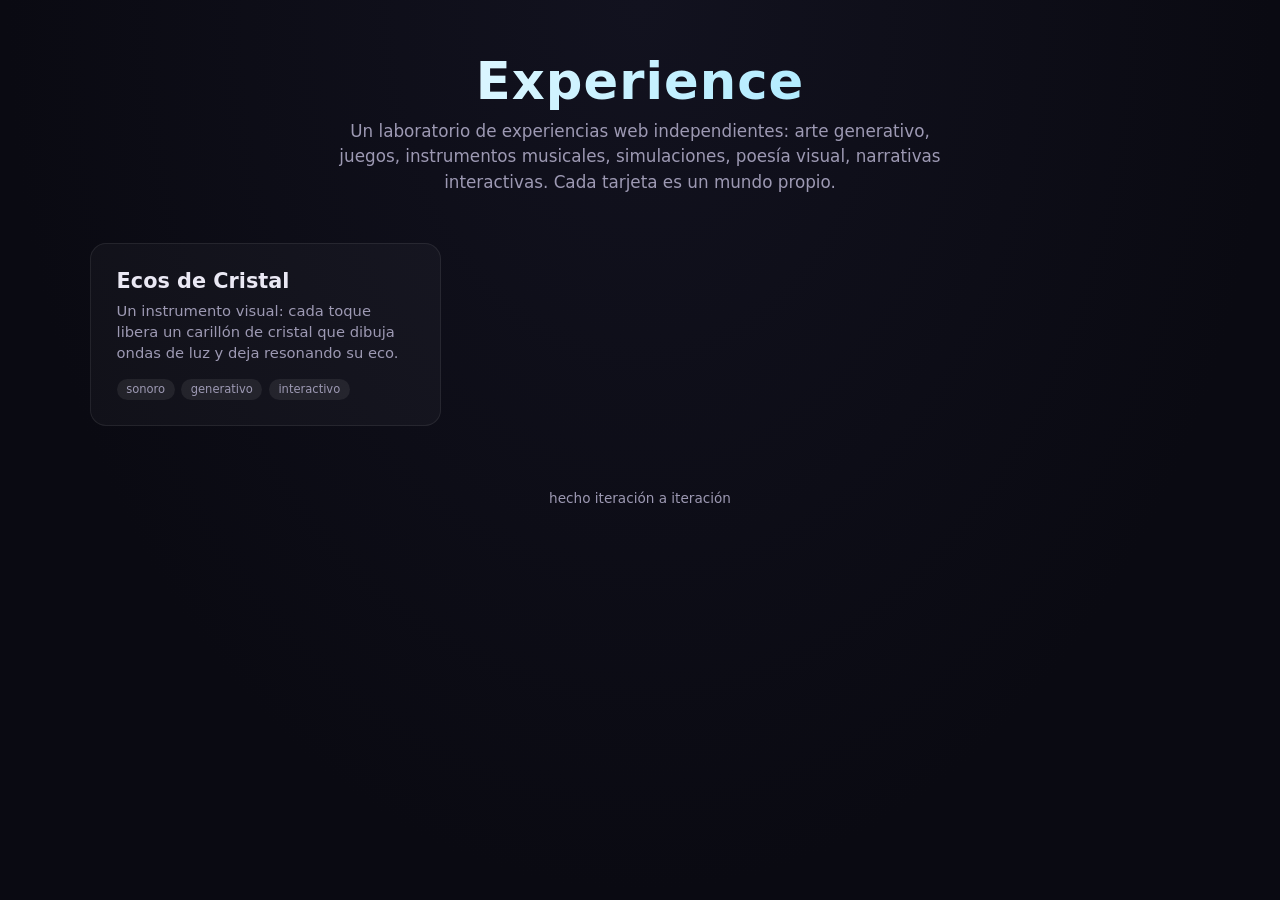
==== commit 785f9f0e: "evolucion(experience): construye el Hub de Experiencias y estrena Ecos de Cristal Materializa la vis" ====
--- a/index.html
+++ b/index.html
@@ -1,466 +1,150 @@
-<!doctype html>
+<!DOCTYPE html>
 <html lang="es">
 <head>
 <meta charset="UTF-8">
-<meta name="viewport" content="width=device-width, initial-scale=1.0, viewport-fit=cover">
-<title>Terrario Digital — Ecosistema Vivo & Evolución</title>
-<meta name="description" content="Simulador de vida artificial y evolución: 6 especies interconectadas, instintos de supervivencia, caza en manada, pastoreo, biomas vivos y ciclo día/noche.">
-<meta name="theme-color" content="#eef0e6" media="(prefers-color-scheme: light)">
-<meta name="theme-color" content="#0b1310" media="(prefers-color-scheme: dark)">
-<link rel="preconnect" href="https://fonts.googleapis.com">
-<link rel="stylesheet" href="https://fonts.googleapis.com/css2?family=Fraunces:ital,opsz,wght@0,9..144,600;0,9..144,700;1,9..144,500&family=Libre+Franklin:wght@400;500;600;700&family=JetBrains+Mono:wght@400;500;600;700&display=swap">
-<link rel="stylesheet" href="styles.css">
+<meta name="viewport" content="width=device-width, initial-scale=1.0">
+<title>Experience — Laboratorio de experiencias</title>
+<style>
+  :root {
+    color-scheme: dark;
+    --bg: #0a0a12;
+    --bg2: #12121f;
+    --text: #eae8f4;
+    --muted: #9d99b3;
+    --accent: #8ee3ff;
+  }
+  * { box-sizing: border-box; }
+  body {
+    margin: 0;
+    min-height: 100vh;
+    background: radial-gradient(ellipse at top, var(--bg2), var(--bg) 70%);
+    color: var(--text);
+    font-family: "Segoe UI", system-ui, -apple-system, sans-serif;
+    padding: 4vw 5vw 6vw;
+  }
+  header {
+    max-width: 900px;
+    margin: 0 auto 3rem;
+    text-align: center;
+  }
+  h1 {
+    font-size: clamp(2rem, 5vw, 3.2rem);
+    margin: 0 0 0.5rem;
+    letter-spacing: 0.02em;
+    background: linear-gradient(120deg, #fff, var(--accent));
+    -webkit-background-clip: text;
+    background-clip: text;
+    color: transparent;
+  }
+  header p {
+    color: var(--muted);
+    font-size: 1.05rem;
+    line-height: 1.5;
+    max-width: 640px;
+    margin: 0 auto;
+  }
+  .grid {
+    display: grid;
+    grid-template-columns: repeat(auto-fill, minmax(260px, 1fr));
+    gap: 1.5rem;
+    max-width: 1100px;
+    margin: 0 auto;
+  }
+  a.card {
+    display: block;
+    text-decoration: none;
+    color: inherit;
+    background: rgba(255,255,255,0.03);
+    border: 1px solid rgba(255,255,255,0.08);
+    border-radius: 16px;
+    padding: 1.6rem;
+    transition: transform 0.25s ease, border-color 0.25s ease, background 0.25s ease;
+    position: relative;
+    overflow: hidden;
+  }
+  a.card::before {
+    content: "";
+    position: absolute;
+    inset: 0;
+    background: radial-gradient(circle at 30% 0%, var(--card-accent, var(--accent)) 0%, transparent 60%);
+    opacity: 0;
+    transition: opacity 0.25s ease;
+  }
+  a.card:hover {
+    transform: translateY(-4px);
+    border-color: var(--card-accent, var(--accent));
+    background: rgba(255,255,255,0.05);
+  }
+  a.card:hover::before { opacity: 0.12; }
+  a.card h2 {
+    margin: 0 0 0.5rem;
+    font-size: 1.3rem;
+    position: relative;
+  }
+  a.card p {
+    margin: 0 0 1rem;
+    color: var(--muted);
+    font-size: 0.92rem;
+    line-height: 1.4;
+    position: relative;
+  }
+  .tags {
+    display: flex;
+    flex-wrap: wrap;
+    gap: 0.4rem;
+    position: relative;
+  }
+  .tag {
+    font-size: 0.72rem;
+    padding: 0.2rem 0.6rem;
+    border-radius: 999px;
+    background: rgba(255,255,255,0.07);
+    color: var(--muted);
+  }
+  .empty {
+    text-align: center;
+    color: var(--muted);
+    grid-column: 1 / -1;
+    padding: 3rem 1rem;
+  }
+  footer {
+    text-align: center;
+    color: var(--muted);
+    margin-top: 4rem;
+    font-size: 0.85rem;
+  }
+</style>
 </head>
 <body>
+  <header>
+    <h1>Experience</h1>
+    <p>Un laboratorio de experiencias web independientes: arte generativo, juegos, instrumentos musicales, simulaciones, poesía visual, narrativas interactivas. Cada tarjeta es un mundo propio.</p>
+  </header>
+  <main class="grid" id="grid">
+    <p class="empty">Cargando experiencias…</p>
+  </main>
+  <footer>hecho iteración a iteración</footer>
 
-<div id="stage"></div>
-<canvas id="c"></canvas>
-
-<!-- PANEL PRINCIPAL DE CONTROL Y ESTADÍSTICAS -->
-<div class="panel" id="panel">
-  <div class="eyebrow">
-    <span class="eyebrow-label">Ecosistema Vivo v12.0 — El Gran Leviatán Celestial & Los Megalitos Rúnicos de Líneas Ley</span>
-    <span class="eyebrow-clock" id="clock">
-      <span class="tod-icon" id="todIcon">☀️</span>
-      <span id="todLabel">Día</span>
-      <span style="opacity:0.5; margin: 0 2px;">|</span>
-      <span class="tod-icon" id="seasonIcon">🌸</span>
-      <span id="seasonLabel">Primavera</span>
-      <span style="opacity:0.5; margin: 0 2px;">|</span>
-      <span class="tod-icon mood-icon" id="moodIcon" title="Clima emocional del terrario">🌾</span>
-      <span id="moodLabel">Calma</span>
-      <span style="opacity:0.5; margin: 0 2px;">|</span>
-      <span class="tod-icon leviathan-icon" id="leviathanIcon" title="Gran Leviatán Celestial">🐉</span>
-      <span id="leviathanLabel">En vuelo</span>
-      <span style="opacity:0.5; margin: 0 2px;">|</span>
-      <span class="tod-icon megalith-icon" id="megalithIcon" title="Megalitos & Líneas Ley">🗿</span>
-      <span id="megalithLabel">0 Megalitos</span>
-      <span style="opacity:0.5; margin: 0 2px;">|</span>
-      <span class="tod-icon jelly-icon" id="jellyIcon" title="Medusas Astrales">🪼</span>
-      <span id="jellyLabel">0 Medusas</span>
-      <span style="opacity:0.5; margin: 0 2px;">|</span>
-      <span class="tod-icon aurora-icon" id="auroraIcon" title="Aurora Boreal">✨</span>
-      <span id="auroraLabel">Velo Calmo</span>
-      <span style="opacity:0.5; margin: 0 2px;">|</span>
-      <span class="tod-icon eclipse-icon" id="eclipseIcon" title="Gran Eclipse">🌑</span>
-      <span id="eclipseLabel">Alineación</span>
-      <span style="opacity:0.5; margin: 0 2px;">|</span>
-      <span class="tod-icon crystal-icon" id="crystalIcon" title="Geodas de Cristal">💎</span>
-      <span id="crystalLabel">3 Geodas</span>
-      <span style="opacity:0.5; margin: 0 2px;">|</span>
-      <span class="tod-icon chimera-icon" id="chimeraIcon" title="Quimeras Legendarias">🧬</span>
-      <span id="chimeraLabel">0 Quimeras</span>
-      <span style="opacity:0.5; margin: 0 2px;">|</span>
-      <span class="tod-icon mycelium-icon" id="myceliumIcon" title="Setas Astrales & Micelio">🍄</span>
-      <span id="myceliumLabel">0 Setas</span>
-      <span style="opacity:0.5; margin: 0 2px;">|</span>
-      <span class="tod-icon wormhole-icon" id="wormholeIcon" title="Vórtices del Espacio-Tiempo">🌀</span>
-      <span id="wormholeLabel">2 Portales</span>
-      <span style="opacity:0.5; margin: 0 2px;">|</span>
-      <span id="timeElapsed">0:00</span>
-    </span>
-    <button class="toggle" id="panelToggle" type="button" aria-expanded="false" aria-controls="panelBody" aria-label="Mostrar panel">
-      <span class="chevron" aria-hidden="true">⌄</span>
-    </button>
-  </div>
-  <h1>Terrario Digital</h1>
-  <p class="sub">Vida artificial, instintos de supervivencia, alquimia genética y selección natural.</p>
-
-  <div class="panel-body" id="panelBody">
-    <div class="chart-container" title="Poblaciones en el tiempo">
-      <canvas id="popChart"></canvas>
-    </div>
-
-    <dl class="stats">
-      <dt><span class="swatch herb-agile"></span>Ciervos Ágiles</dt><dd id="stHerbAgile">0</dd>
-      <dt><span class="swatch herb-mega"></span>Titanes Acorazados</dt><dd id="stHerbMega">0</dd>
-      <dt><span class="swatch carn-pack"></span>Cazadores de Manada</dt><dd id="stCarnPack">0</dd>
-      <dt><span class="swatch carn-apex"></span>Depredadores Apex</dt><dd id="stCarnApex">0</dd>
-      <dt><span class="swatch scavenger"></span>Carroñeros</dt><dd id="stScavenger">0</dd>
-      <dt><span class="swatch pollinator"></span>Polinizadores</dt><dd id="stPollinator">0</dd>
-      <dt><span class="swatch food"></span>Plantas & Arbustos</dt><dd id="stFood">0</dd>
-      <dt>Generación máx.</dt><dd id="stGen">0</dd>
-      <dt>Nacimientos totales</dt><dd id="stBirths">0</dd>
-      <dt>Cazas exitosas</dt><dd id="stKills">0</dd>
-      <dt>💀 Almas recordadas</dt><dd id="stMemory">0</dd>
-      <dt>💎 Geodas de Cristal</dt><dd id="stCrystals">0</dd>
-      <dt>🧬 Quimeras Vivas</dt><dd id="stChimeras">0</dd>
-      <dt>🍄 Setas Astrales</dt><dd id="stMushrooms">0</dd>
-      <dt>🕸️ Biomasa Micelial</dt><dd id="stMyceliumBio">100%</dd>
-      <dt>🌀 Saltos Cuánticos</dt><dd id="stWormholeJumps">0</dd>
-      <dt>🌌 Aurora Boreal</dt><dd id="stAurora">Inactiva</dd>
-      <dt>🌳 Árbol Ancestral</dt><dd id="stTree">Vigor 100%</dd>
-      <dt>🌑 Gran Eclipse</dt><dd id="stEclipse">Alineación</dd>
-      <dt>🐉 Leviatán Celestial</dt><dd id="stLeviathan">En Vuelo</dd>
-      <dt>🗿 Megalitos Rúnicos</dt><dd id="stMegaliths">0</dd>
-      <dt>⚡ Líneas Ley Vivas</dt><dd id="stLeyLines">0</dd>
-      <dt>🪼 Medusas Astrales</dt><dd id="stJellies">0</dd>
-      <dt>👁️ Vínculo de Alma</dt><dd id="stPossession">Libre</dd>
-    </dl>
-
-    <hr class="divider">
-
-    <div class="field">
-      <label>Regeneración de Flora <span class="val" id="lblFood">50%</span></label>
-      <input type="range" id="rangeFood" min="0" max="100" value="50">
-    </div>
-    <div class="field">
-      <label>Velocidad Simulación <span class="val" id="lblSpeed">1.0×</span></label>
-      <input type="range" id="rangeSpeed" min="30" max="300" value="100">
-    </div>
-    <div class="field">
-      <label>Hora del Día <span class="val" id="lblTod">Auto</span></label>
-      <input type="range" id="rangeTod" min="0" max="100" value="25">
-    </div>
-
-    <div class="toggles-grid">
-      <button class="toggle-btn active" id="togVision">👁️ Visión</button>
-      <button class="toggle-btn active" id="togEmotes">💭 Emociones</button>
-      <button class="toggle-btn" id="togBars">📊 Barras HP</button>
-      <button class="toggle-btn active" id="togDayNight">🌙 Ciclo Auto</button>
-      <button class="toggle-btn" id="togAudio">🔊 Audio Vivo</button>
-      <button class="toggle-btn" id="togDream">🌀 Modo Onírico</button>
-      <button class="toggle-btn active" id="togCymatics">🌊 Cimática</button>
-      <button class="toggle-btn active" id="togLyre">✨ Lira Cósmica</button>
-      <button class="toggle-btn active" id="togLeyLines">⚡ Líneas Ley</button>
-    </div>
-
-    <div class="btnrow">
-      <button class="primary" id="btnPause">Pausar</button>
-      <button id="btnRain">🌧️ Lluvia Fértil</button>
-      <button id="btnMeteor">☄️ Meteoritos</button>
-      <button id="btnAurora">✨ Aurora</button>
-      <button id="btnEclipse">🌑 Eclipse</button>
-      <button id="btnLeviathan">🐉 Leviatán</button>
-      <button id="btnMegalith">🗿 Megalitos</button>
-      <button id="btnChimera">🧬 Quimeras</button>
-      <button id="btnMycelium">🍄 Micelio</button>
-      <button id="btnWormhole">🌀 Portales</button>
-      <button id="btnTree">🌳 Yggdrasil</button>
-      <button id="btnPossess">👁️ Encarnar</button>
-      <button id="btnReset">Reiniciar</button>
-      <button id="btnChronicle">📜 Crónicas</button>
-      <button id="btnOracle">🔮 Oráculo</button>
-      <button id="btnPostal">🖼️ Postal</button>
-      <button id="btnConstellation">🌌 Firmamento</button>
-      <button id="btnSagas">📖 Sagas</button>
-    </div>
-  </div>
-</div>
-
-<!-- BARRA DE HERRAMIENTAS / SPAWN INFERIOR -->
-<div class="toolbar" id="toolbar">
-  <button class="tool-item active" data-tool="food">🌿 Alimento</button>
-  <button class="tool-item" data-tool="herb_agile">🦌 Ciervo</button>
-  <button class="tool-item" data-tool="herb_mega">🦏 Titán</button>
-  <button class="tool-item" data-tool="carn_pack">🐺 Cazador</button>
-  <button class="tool-item" data-tool="carn_apex">🦖 Apex</button>
-  <button class="tool-item" data-tool="scavenger">🦅 Carroñero</button>
-  <button class="tool-item" data-tool="pollinator">✨ Polinizador</button>
-  <button class="tool-item" data-tool="leviathan">🐉 Leviatán</button>
-  <button class="tool-item" data-tool="megalith">🗿 Megalito</button>
-  <button class="tool-item" data-tool="jelly">🪼 Medusa</button>
-  <button class="tool-item" data-tool="mushroom">🍄 Seta</button>
-  <button class="tool-item" data-tool="crystal">💎 Cristal</button>
-  <button class="tool-item" data-tool="chimera">🧬 Quimera</button>
-  <button class="tool-item" data-tool="wormhole">🌀 Portal</button>
-  <button class="tool-item" data-tool="water">💧 Oasis</button>
-  <button class="tool-item" data-tool="lightning">⚡ Rayo</button>
-  <button class="tool-item" data-tool="vortex">💨 Vórtice</button>
-  <button class="tool-item" data-tool="blessing">🌟 Bendecir</button>
-</div>
-
-<!-- TARJETA INSPECTOR DE CRIATURA -->
-<div class="inspector" id="inspector">
-  <div class="insp-header">
-    <h3 class="insp-title" id="inspName">Criatura #0</h3>
-    <button class="insp-close" id="inspClose" aria-label="Cerrar">✕</button>
-  </div>
-  <div class="insp-badge" id="inspBadge" style="background:#2ca06d22; color:#2ca06d;">Especie</div>
-  <div class="insp-state" id="inspState">🌿 Pastando</div>
-
-  <div class="meter-row"><span>Energía</span><div class="meter-bar"><div class="meter-fill" id="inspEnergy" style="background:#e5a823; width:80%;"></div></div></div>
-  <div class="meter-row"><span>Hidratación</span><div class="meter-bar"><div class="meter-fill" id="inspWater" style="background:#388fb0; width:90%;"></div></div></div>
-  <div class="meter-row"><span>Resistencia</span><div class="meter-bar"><div class="meter-fill" id="inspStamina" style="background:#2ca06d; width:100%;"></div></div></div>
-  <div class="meter-row"><span>Salud</span><div class="meter-bar"><div class="meter-fill" id="inspHealth" style="background:#d24e38; width:100%;"></div></div></div>
-
-  <div class="insp-genes">
-    <div>Velocidad: <span id="inspGeneSpeed">1.2</span></div>
-    <div>Sentido: <span id="inspGeneSense">110px</span></div>
-    <div>Tamaño: <span id="inspGeneSize">5.0</span></div>
-    <div>Sigilo: <span id="inspGeneStealth">70%</span></div>
-    <div>Generación: <span id="inspGen">1</span></div>
-    <div>Descendencia: <span id="inspKids">0</span></div>
-    <div>Presas cazadas: <span id="inspKills">0</span></div>
-    <div>Edad: <span id="inspAge">120s</span></div>
-  </div>
-
-  <div class="insp-actions">
-    <button class="primary" id="btnFollowCam">🎯 Centrar</button>
-    <button class="primary btn-possess-insp" id="btnPossessInsp">👁️ Encarnar Alma</button>
-    <button id="btnTransmute">🧬 Transmutar</button>
-    <button id="btnFeedSelected">🍖 Alimentar</button>
-    <button id="btnLineage">🌳 Linaje</button>
-  </div>
-</div>
-
-<div class="toast" id="toast">Mensaje</div>
-<div class="flash" id="flashOverlay"></div>
-
-<div class="poem-layer" id="poemLayer">
-  <p id="poemText"></p>
-</div>
-
-<div class="chronicle-overlay" id="chronicleOverlay">
-  <div class="chronicle-scroll">
-    <button class="chronicle-close" id="chronicleClose" aria-label="Cerrar crónicas">✕</button>
-    <h2>📜 Crónicas del Terrario</h2>
-    <p class="chronicle-intro" id="chronicleIntro"></p>
-    <div id="chronicleEntries"></div>
-  </div>
-</div>
-
-<div class="lineage-overlay" id="lineageOverlay">
-  <div class="lineage-scroll">
-    <button class="lineage-close" id="lineageClose" aria-label="Cerrar linaje">✕</button>
-    <h2>🌳 Linaje de <span id="lineageName"></span></h2>
-    <p class="lineage-intro" id="lineageIntro"></p>
-    <div id="lineageChain"></div>
-  </div>
-</div>
-
-<div class="oracle-overlay" id="oracleOverlay">
-  <div class="oracle-scroll">
-    <button class="oracle-close" id="oracleClose" aria-label="Cerrar oráculo">✕</button>
-    <div class="oracle-eye" aria-hidden="true">👁️</div>
-    <h2>El Oráculo del Terrario</h2>
-    <p class="oracle-intro">Pregúntale algo al ecosistema. Su respuesta nace de lo que ocurre ahora mismo, aquí dentro.</p>
-
-    <form class="oracle-form" id="oracleForm">
-      <input type="text" id="oracleInput" class="oracle-input" placeholder="¿Qué quieres preguntarle al terrario?" maxlength="140" autocomplete="off">
-      <button type="submit" class="oracle-ask" id="oracleAsk">Consultar</button>
-    </form>
-
-    <div class="oracle-answer" id="oracleAnswer"></div>
-
-    <hr class="oracle-divider">
-    <p class="oracle-history-label">Libro de profecías <span id="oracleCount">0</span></p>
-    <div id="oracleHistory" class="oracle-history"></div>
-  </div>
-</div>
-
-<div class="constellation-overlay" id="constellationOverlay">
-  <div class="constellation-scroll">
-    <button class="constellation-close" id="constellationClose" aria-label="Cerrar firmamento">✕</button>
-    <h2>🌌 Firmamento de las Almas</h2>
-    <p class="constellation-intro">Cada criatura que ha muerto en este terrario se convierte en una estrella. <span id="constellationCount">0</span> almas brillan aquí, para siempre. Toca una estrella para leer su epitafio.</p>
-    <canvas id="constellationCanvas" class="constellation-canvas"></canvas>
-    <div class="constellation-epitaph" id="constellationEpitaph">Elige una estrella entre las constelaciones.</div>
-  </div>
-</div>
-
-<div class="saga-overlay" id="sagaOverlay">
-  <div class="saga-scroll">
-    <button class="saga-close" id="sagaClose" aria-label="Cerrar sagas">✕</button>
-    <h2>📖 Sagas Legendarias</h2>
-    <p class="saga-intro" id="sagaIntro"></p>
-    <p class="saga-count-label">Leyendas en el libro: <span id="sagaCount">0</span></p>
-    <div id="sagaEntries"></div>
-  </div>
-</div>
-
-<div class="tree-overlay" id="treeOverlay">
-  <div class="tree-scroll">
-    <button class="tree-close" id="treeClose" aria-label="Cerrar Árbol Ancestral">✕</button>
-    <div class="tree-emblem" aria-hidden="true">🌳</div>
-    <h2>El Árbol Ancestral (Yggdrasil)</h2>
-    <p class="tree-quote" id="treeQuote">«En sus raíces habitan las almas que un día corrieron por este valle; en sus ramas florece la memoria viva de cada era.»</p>
-    
-    <div class="tree-vital-card">
-      <div class="tree-vital-stat">
-        <span class="tree-stat-label">Edad del Árbol</span>
-        <span class="tree-stat-val" id="treeAge">Ciclo 1</span>
-      </div>
-      <div class="tree-vital-stat">
-        <span class="tree-stat-label">Almas en Raíces</span>
-        <span class="tree-stat-val" id="treeSouls">0</span>
-      </div>
-      <div class="tree-vital-stat">
-        <span class="tree-stat-label">Frutos Sagrados</span>
-        <span class="tree-stat-val" id="treeFruits">0</span>
-      </div>
-      <div class="tree-vital-stat">
-        <span class="tree-stat-label">Vigor de Vida</span>
-        <span class="tree-stat-val" id="treeVitality">100%</span>
-      </div>
-    </div>
-
-    <div class="tree-ring-display">
-      <canvas id="treeRingCanvas" width="220" height="220"></canvas>
-      <div class="tree-ring-legend" id="treeRingLegend">
-        Anillos de Crecimiento & Sabiduría Cósmica
-      </div>
-    </div>
-
-    <div class="tree-actions">
-      <button class="primary tree-bloom-btn" id="btnTreeBloom">🌸 Desatar Gran Floración Cósmica</button>
-    </div>
-  </div>
-</div>
-
-<div class="chimera-overlay" id="chimeraOverlay">
-  <div class="chimera-scroll">
-    <button class="chimera-close" id="chimeraClose" aria-label="Cerrar Crisol de Quimeras">✕</button>
-    <div class="chimera-emblem" aria-hidden="true">🧬</div>
-    <h2>El Crisol de Quimeras</h2>
-    <p class="chimera-quote" id="chimeraQuote">«Cuando los hilos de la vida se entrelazan más allá del instinto, nacen las criaturas del mito y la luz primordial.»</p>
-
-    <!-- Selector de Quimeras -->
-    <div class="chimera-tabs" id="chimeraTabs">
-      <button class="chimera-tab active" data-chimera="chimera_celestial">🦌✨ Ciervo Alado</button>
-      <button class="chimera-tab" data-chimera="chimera_behemoth">🦏🌋 Behemoth</button>
-      <button class="chimera-tab" data-chimera="chimera_gryphon">🐺🦅 Grifo Umbrío</button>
-      <button class="chimera-tab" data-chimera="chimera_prism">✨💎 Prisma Viviente</button>
-    </div>
-
-    <!-- Previsualización Holográfica Procedural en Tiempo Real -->
-    <div class="chimera-preview-container">
-      <canvas id="chimeraPreviewCanvas" width="280" height="190"></canvas>
-      <div class="chimera-preview-name" id="chimeraPreviewName">Ciervo Alado de Luz</div>
-      <div class="chimera-preview-recipe" id="chimeraPreviewRecipe">🦌 Ciervo Ágil + ✨ Polinizador</div>
-    </div>
-
-    <div class="chimera-details-card">
-      <p class="chimera-desc" id="chimeraDesc">Ser etéreo de gracia celestial. Sus alas doradas le permiten surcar los cielos sobre el agua y los depredadores, esparciendo una lluvia de polvo estelar que fecunda la tierra a su paso.</p>
-      <div class="chimera-stats-grid">
-        <div class="chimera-stat-item"><span class="chimera-stat-label">Tipo</span><span class="chimera-stat-val" id="chimeraStatType">Aéreo Sagrado</span></div>
-        <div class="chimera-stat-item"><span class="chimera-stat-label">Velocidad</span><span class="chimera-stat-val" id="chimeraStatSpeed">2.3×</span></div>
-        <div class="chimera-stat-item"><span class="chimera-stat-label">Habilidad</span><span class="chimera-stat-val" id="chimeraStatAbility">Polvo Estelar</span></div>
-        <div class="chimera-stat-item"><span class="chimera-stat-label">Vivas</span><span class="chimera-stat-val" id="chimeraStatCount">0</span></div>
-      </div>
-    </div>
-
-    <div class="chimera-actions">
-      <button class="primary chimera-spawn-btn" id="btnSpawnChimera">✨ Engendrar Quimera</button>
-      <button class="chimera-transmute-btn" id="btnTransmuteSelected">🧬 Transmutar Criatura Seleccionada</button>
-    </div>
-  </div>
-</div>
-
-<div class="mycelium-overlay" id="myceliumOverlay">
-  <div class="mycelium-scroll">
-    <button class="mycelium-close" id="myceliumClose" aria-label="Cerrar Red Micelial">✕</button>
-    <div class="mycelium-emblem" aria-hidden="true">🍄</div>
-    <h2>La Red Micelial Sináptica</h2>
-    <p class="mycelium-quote" id="myceliumQuote">«Bajo la superficie late un cerebro vegetal: billones de hifas bioluminiscentes que intercambian memoria, nutrientes y luz entre todas las formas de vida.»</p>
-
-    <div class="mycelium-vital-card">
-      <div class="mycelium-vital-stat">
-        <span class="mycelium-stat-label">Biomasa Micelial</span>
-        <span class="mycelium-stat-val" id="mycBiomass">100%</span>
-      </div>
-      <div class="mycelium-vital-stat">
-        <span class="mycelium-stat-label">Nodos Sinápticos</span>
-        <span class="mycelium-stat-val" id="mycNodes">0</span>
-      </div>
-      <div class="mycelium-vital-stat">
-        <span class="mycelium-stat-label">Impulsos Activos</span>
-        <span class="mycelium-stat-val" id="mycPulses">0</span>
-      </div>
-      <div class="mycelium-vital-stat">
-        <span class="mycelium-stat-label">Setas Astrales</span>
-        <span class="mycelium-stat-val" id="mycMushrooms">0</span>
-      </div>
-    </div>
-
-    <div class="mycelium-canvas-container">
-      <canvas id="myceliumCanvas" width="280" height="190"></canvas>
-      <div class="mycelium-legend" id="myceliumLegend">
-        Topología de Sinapsis Fúngica & Potenciales de Acción en Tiempo Real
-      </div>
-    </div>
-
-    <div class="mycelium-actions">
-      <button class="primary mycelium-bloom-btn" id="btnSporeBloom">🌌 Desatar Gran Esporulación Bioluminiscente</button>
-    </div>
-  </div>
-</div>
-
-<div class="megalith-overlay" id="megalithOverlay">
-  <div class="megalith-scroll">
-    <button class="megalith-close" id="megalithClose" aria-label="Cerrar Códice Megalítico">✕</button>
-    <div class="megalith-emblem" aria-hidden="true">🗿</div>
-    <h2>Los Megalitos Rúnicos & El Gran Leviatán</h2>
-    <p class="megalith-quote" id="megalithQuote">«Antes de que las criaturas pisaran el polvo, los ancestros tallaron las runas de la tierra. Cuando resuenan al unísono, el Leviatán de las estrellas desciende a bendecir el valle.»</p>
-
-    <div class="megalith-vital-card">
-      <div class="megalith-vital-stat">
-        <span class="megalith-stat-label">Megalitos Activos</span>
-        <span class="megalith-stat-val" id="megalithCount">0</span>
-      </div>
-      <div class="megalith-vital-stat">
-        <span class="megalith-stat-label">Líneas Ley Vivas</span>
-        <span class="megalith-stat-val" id="leyLineCount">0</span>
-      </div>
-      <div class="megalith-vital-stat">
-        <span class="megalith-stat-label">Santuarios Rúnicos</span>
-        <span class="megalith-stat-val" id="sanctuaryCount">0</span>
-      </div>
-      <div class="megalith-vital-stat">
-        <span class="megalith-stat-label">Leviatán Astral</span>
-        <span class="megalith-stat-val" id="leviathanStatus">En Vuelo</span>
-      </div>
-    </div>
-
-    <div class="megalith-canvas-container">
-      <canvas id="megalithCanvas" width="280" height="190"></canvas>
-      <div class="megalith-legend" id="megalithLegend">
-        Geometría Sagrada de Resonancia Rúnica & Posición del Leviatán
-      </div>
-    </div>
-
-    <div class="megalith-actions">
-      <button class="primary megalith-align-btn" id="btnConjunction">🌌 Despertar Conjunción de Líneas Ley</button>
-      <button class="megalith-summon-btn" id="btnSummonLeviathan">🐉 Invocar / Centrar en el Leviatán</button>
-    </div>
-  </div>
-</div>
-
-<!-- HUD DE VÍNCULO DEL ALMA / MODO ENCARNACIÓN -->
-<div class="possession-hud" id="possessionHUD" aria-live="polite">
-  <div class="possession-header">
-    <div class="possession-host">
-      <span class="possession-avatar" id="possAvatar">🦌</span>
-      <div class="possession-info">
-        <div class="possession-name-row">
-          <span class="possession-name" id="possName">Criatura</span>
-          <span class="possession-badge" id="possBadge">Especie</span>
-        </div>
-        <div class="possession-stats-micro" id="possMicroStats">Gen 1 · 0 crías · 0 cazas</div>
-      </div>
-    </div>
-
-    <div class="possession-biometrics">
-      <div class="heartbeat-box" id="possHeartBox">
-        <span class="heart-icon" id="possHeartIcon">❤️</span>
-        <span class="heart-bpm" id="possBPM">74 BPM</span>
-      </div>
-      <canvas id="ecgCanvas" class="ecg-canvas" width="130" height="32" title="Monitor electrocardiograma en tiempo real"></canvas>
-    </div>
-
-    <div class="possession-actions">
-      <button class="poss-btn ability" id="btnPossAbility" type="button" title="Activar instinto primordial (Barra Espaciadora)">⚡ <span id="possAbilityLabel">Habilidad</span></button>
-      <button class="poss-btn" id="btnPossAutopilot" type="button" title="Alternar instinto automático vs control manual (Tecla A)">🤖 <span id="possAutopilotLabel">Auto: ON</span></button>
-      <button class="poss-btn danger" id="btnPossRelease" type="button" title="Desconectar alma y despertar (Escape)">✕ Despertar</button>
-    </div>
-  </div>
-
-  <div class="possession-mind">
-    <div class="mind-label">👁️ Flujo Telepático de Consciencia <span class="mind-keys">(WASD/Flechas: Mover · Espacio: Habilidad · Esc: Despertar)</span></div>
-    <div class="mind-text" id="possThoughts">Sintiendo el latido del suelo...</div>
-  </div>
-</div>
-
-<script src="main.js"></script>
+  <script>
+    fetch('experiences/catalog.json')
+      .then(r => r.json())
+      .then(items => {
+        const grid = document.getElementById('grid');
+        if (!items.length) {
+          grid.innerHTML = '<p class="empty">Aún no hay experiencias publicadas.</p>';
+          return;
+        }
+        grid.innerHTML = items.map(item => `
+          <a class="card" href="experiences/${item.slug}/" style="--card-accent:${item.accent || '#8ee3ff'}">
+            <h2>${item.title}</h2>
+            <p>${item.description}</p>
+            <div class="tags">${(item.tags || []).map(t => `<span class="tag">${t}</span>`).join('')}</div>
+          </a>
+        `).join('');
+      })
+      .catch(() => {
+        document.getElementById('grid').innerHTML = '<p class="empty">No se pudo cargar el catálogo.</p>';
+      });
+  </script>
 </body>
 </html>
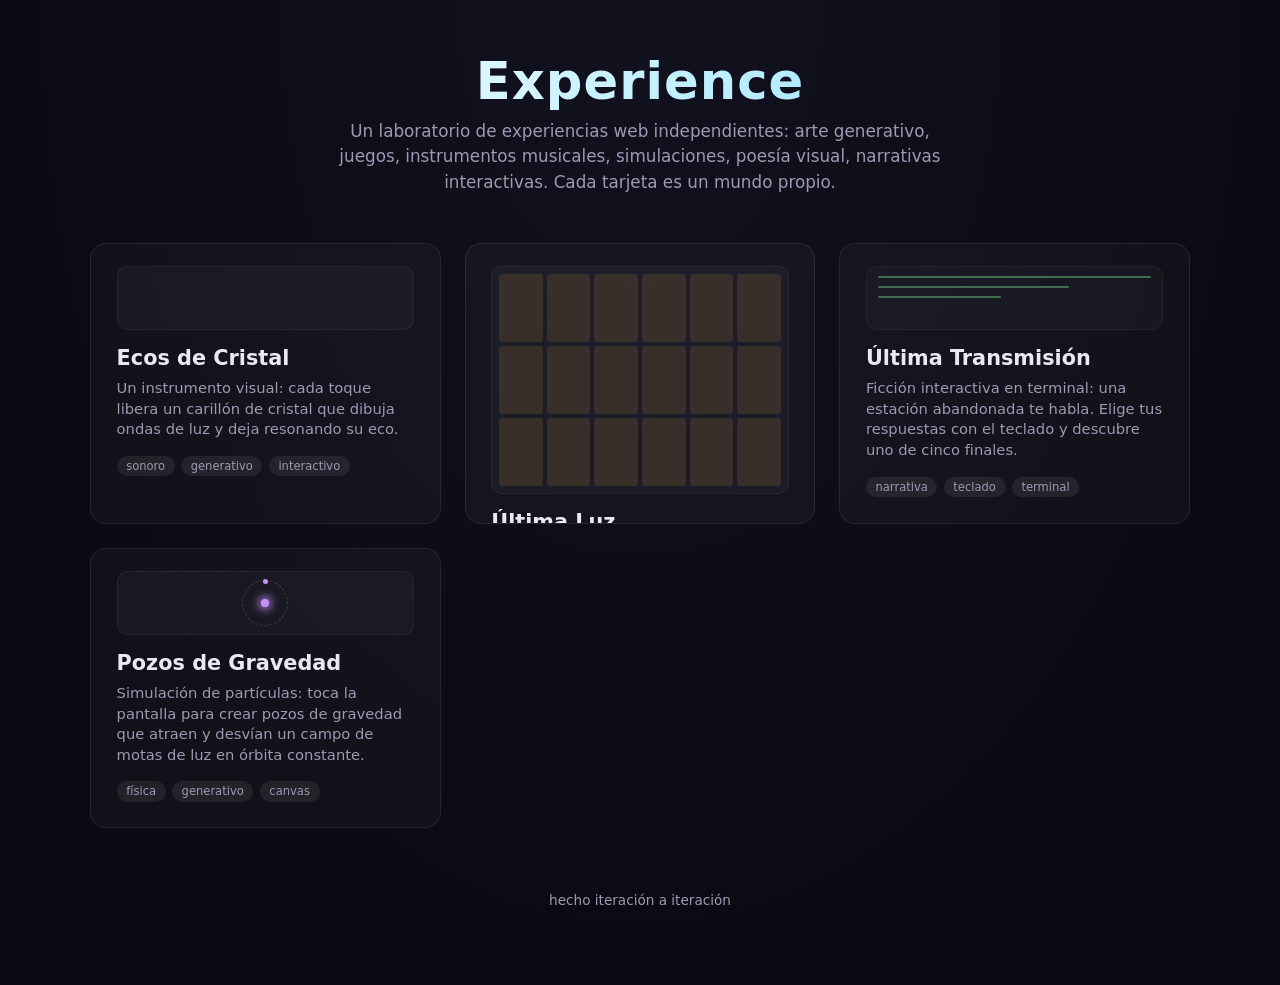
==== commit 8c2c0fdb: "evolucion(experience): añade miniaturas animadas por tarjeta al Hub Co-Authored-By: Claude Sonnet 5 " ====
--- a/index.html
+++ b/index.html
@@ -76,6 +76,125 @@
     background: rgba(255,255,255,0.05);
   }
   a.card:hover::before { opacity: 0.12; }
+  .thumb {
+    position: relative;
+    height: 64px;
+    margin: -0.2rem 0 1rem;
+    border-radius: 10px;
+    background: rgba(255,255,255,0.03);
+    overflow: hidden;
+  }
+  .thumb::after {
+    content: "";
+    position: absolute;
+    inset: 0;
+    border-radius: 10px;
+    box-shadow: inset 0 0 0 1px rgba(255,255,255,0.06);
+  }
+  .thumb--waves span {
+    position: absolute;
+    left: 50%;
+    top: 50%;
+    width: 10px;
+    height: 10px;
+    border-radius: 50%;
+    border: 1.5px solid var(--card-accent, var(--accent));
+    transform: translate(-50%, -50%);
+    animation: ripple 2.6s ease-out infinite;
+    opacity: 0;
+  }
+  .thumb--waves span:nth-child(2) { animation-delay: 0.65s; }
+  .thumb--waves span:nth-child(3) { animation-delay: 1.3s; }
+  @keyframes ripple {
+    0% { width: 10px; height: 10px; opacity: 0.8; }
+    100% { width: 140px; height: 140px; opacity: 0; }
+  }
+  .thumb--grid {
+    display: grid;
+    grid-template-columns: repeat(6, 1fr);
+    grid-template-rows: repeat(3, 1fr);
+    gap: 4px;
+    padding: 8px;
+    height: 100%;
+  }
+  .thumb--grid i {
+    background: var(--card-accent, var(--accent));
+    border-radius: 3px;
+    opacity: 0.12;
+    animation: blink 3.2s ease-in-out infinite;
+  }
+  .thumb--grid i:nth-child(4n) { animation-delay: 0.2s; }
+  .thumb--grid i:nth-child(5n) { animation-delay: 0.9s; }
+  .thumb--grid i:nth-child(7n) { animation-delay: 1.6s; }
+  @keyframes blink {
+    0%, 100% { opacity: 0.1; }
+    50% { opacity: 0.75; }
+  }
+  .thumb--terminal {
+    padding: 10px 12px;
+    font-family: "Courier New", monospace;
+    font-size: 0.7rem;
+    color: var(--card-accent, var(--accent));
+    opacity: 0.75;
+  }
+  .thumb--terminal .row {
+    height: 2px;
+    background: var(--card-accent, var(--accent));
+    opacity: 0.5;
+    margin-bottom: 8px;
+    border-radius: 1px;
+    animation: type-row 3s ease-in-out infinite;
+  }
+  .thumb--terminal .row:nth-child(2) { width: 70%; animation-delay: 0.4s; }
+  .thumb--terminal .row:nth-child(3) { width: 45%; animation-delay: 0.9s; }
+  @keyframes type-row {
+    0%, 100% { width: 0%; opacity: 0; }
+    10% { opacity: 0.6; }
+    50% { opacity: 0.6; }
+    60% { opacity: 0; }
+  }
+  .thumb--orbit {
+    display: flex;
+    align-items: center;
+    justify-content: center;
+  }
+  .thumb--orbit .system {
+    position: relative;
+    width: 46px;
+    height: 46px;
+  }
+  .thumb--orbit .core {
+    position: absolute;
+    left: 50%;
+    top: 50%;
+    width: 8px;
+    height: 8px;
+    margin: -4px 0 0 -4px;
+    border-radius: 50%;
+    background: var(--card-accent, var(--accent));
+    box-shadow: 0 0 10px 2px var(--card-accent, var(--accent));
+  }
+  .thumb--orbit .ring {
+    position: absolute;
+    inset: 0;
+    border: 1px dashed rgba(255,255,255,0.15);
+    border-radius: 50%;
+    animation: spin 6s linear infinite;
+  }
+  .thumb--orbit .ring::before {
+    content: "";
+    position: absolute;
+    top: -2px;
+    left: 50%;
+    width: 5px;
+    height: 5px;
+    margin-left: -2.5px;
+    border-radius: 50%;
+    background: var(--card-accent, var(--accent));
+  }
+  @keyframes spin {
+    to { transform: rotate(360deg); }
+  }
   a.card h2 {
     margin: 0 0 0.5rem;
     font-size: 1.3rem;
@@ -134,8 +253,15 @@
           grid.innerHTML = '<p class="empty">Aún no hay experiencias publicadas.</p>';
           return;
         }
+        const thumbs = {
+          waves: '<div class="thumb thumb--waves"><span></span><span></span><span></span></div>',
+          grid: `<div class="thumb thumb--grid">${'<i></i>'.repeat(18)}</div>`,
+          terminal: '<div class="thumb thumb--terminal"><div class="row"></div><div class="row"></div><div class="row"></div></div>',
+          orbit: '<div class="thumb thumb--orbit"><div class="system"><div class="ring"></div><div class="core"></div></div></div>',
+        };
         grid.innerHTML = items.map(item => `
           <a class="card" href="experiences/${item.slug}/" style="--card-accent:${item.accent || '#8ee3ff'}">
+            ${thumbs[item.glyph] || ''}
             <h2>${item.title}</h2>
             <p>${item.description}</p>
             <div class="tags">${(item.tags || []).map(t => `<span class="tag">${t}</span>`).join('')}</div>
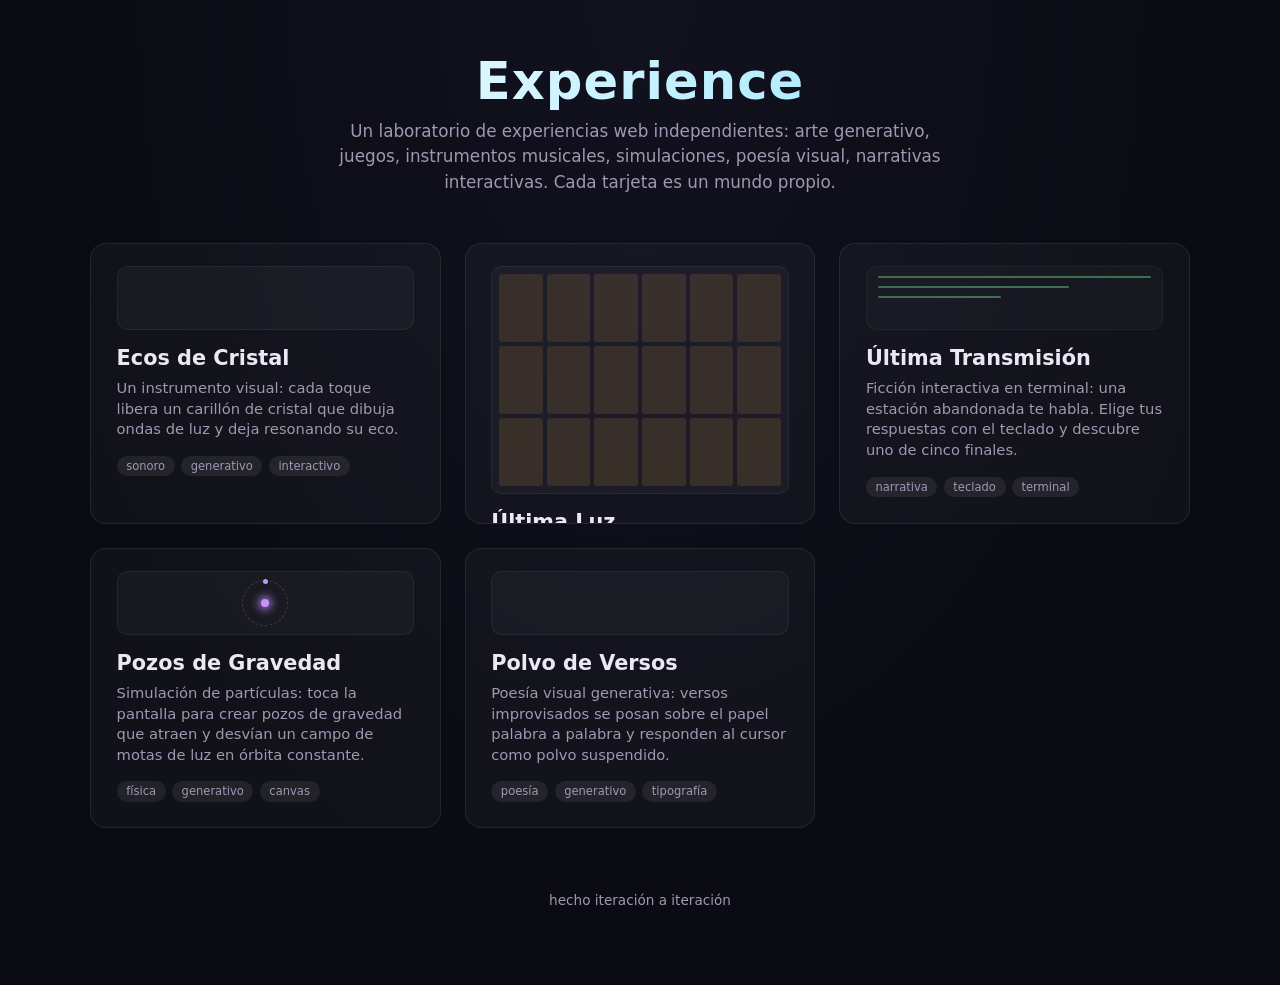
==== commit ddbe5778: "evolucion(experience): Polvo de Versos — poesía visual generativa, cierra las 5 categorías fundacion" ====
--- a/index.html
+++ b/index.html
@@ -194,6 +194,29 @@
   }
   @keyframes spin {
     to { transform: rotate(360deg); }
+  }
+  .thumb--verse {
+    display: flex;
+    flex-direction: column;
+    justify-content: center;
+    gap: 6px;
+    padding: 12px 14px;
+  }
+  .thumb--verse span {
+    display: block;
+    height: 3px;
+    border-radius: 2px;
+    background: var(--card-accent, var(--accent));
+    opacity: 0;
+    animation: settle 4.5s ease-in-out infinite;
+  }
+  .thumb--verse span:nth-child(1) { width: 78%; animation-delay: 0s; }
+  .thumb--verse span:nth-child(2) { width: 55%; animation-delay: 0.5s; margin-left: 12%; }
+  .thumb--verse span:nth-child(3) { width: 66%; animation-delay: 1s; }
+  @keyframes settle {
+    0% { opacity: 0; transform: translateY(6px); }
+    15%, 70% { opacity: 0.55; transform: translateY(0); }
+    90%, 100% { opacity: 0; transform: translateY(-4px); }
   }
   a.card h2 {
     margin: 0 0 0.5rem;
@@ -258,6 +281,7 @@
           grid: `<div class="thumb thumb--grid">${'<i></i>'.repeat(18)}</div>`,
           terminal: '<div class="thumb thumb--terminal"><div class="row"></div><div class="row"></div><div class="row"></div></div>',
           orbit: '<div class="thumb thumb--orbit"><div class="system"><div class="ring"></div><div class="core"></div></div></div>',
+          verse: '<div class="thumb thumb--verse"><span></span><span></span><span></span></div>',
         };
         grid.innerHTML = items.map(item => `
           <a class="card" href="experiences/${item.slug}/" style="--card-accent:${item.accent || '#8ee3ff'}">
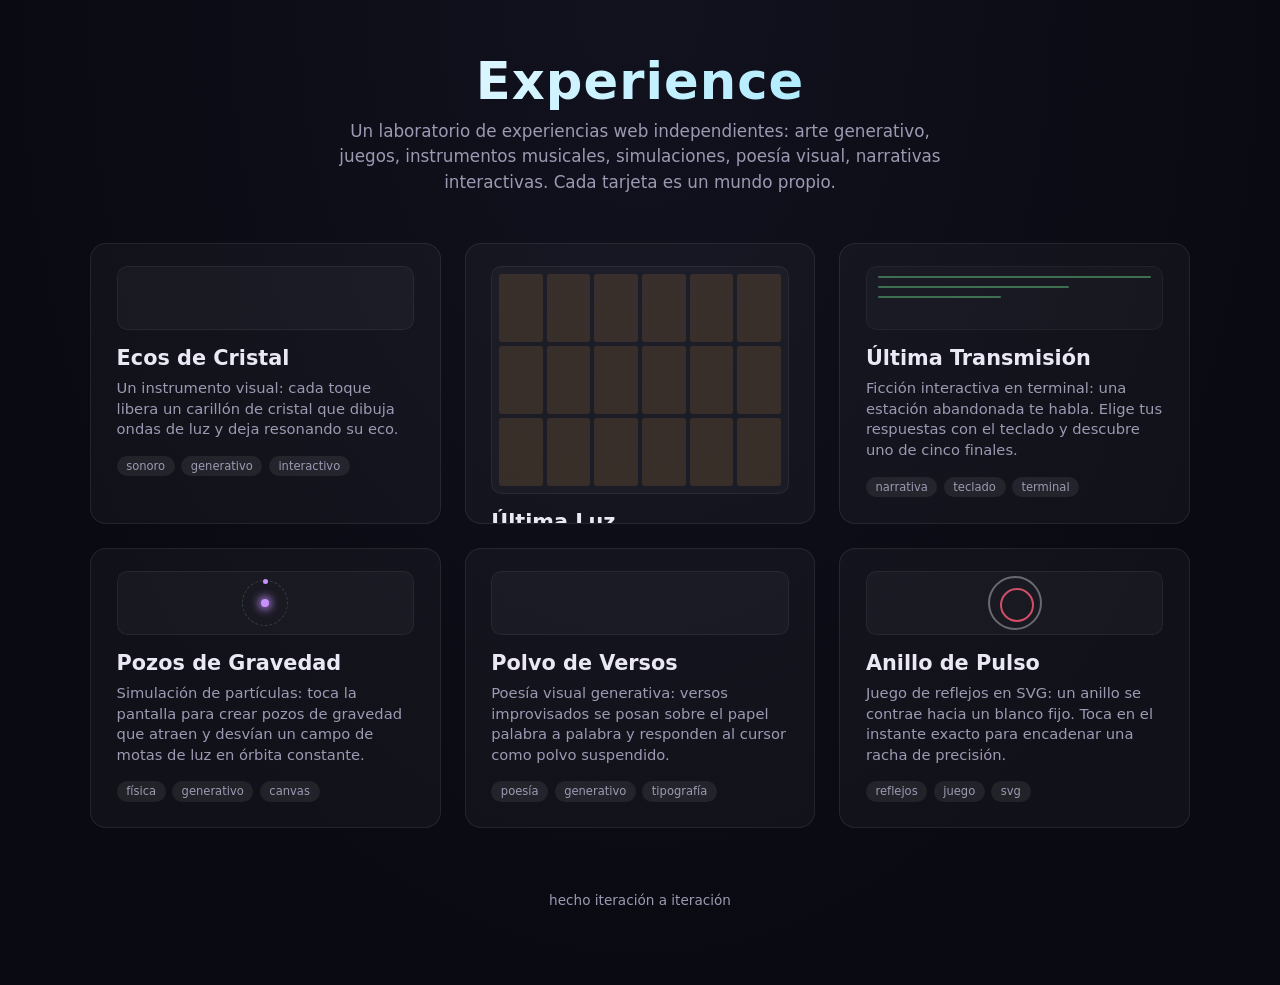
==== commit cb1f3ac7: "evolucion(experience): Anillo de Pulso — juego de reflejos en SVG con racha persistente Co-Authored-" ====
--- a/index.html
+++ b/index.html
@@ -217,6 +217,43 @@
     0% { opacity: 0; transform: translateY(6px); }
     15%, 70% { opacity: 0.55; transform: translateY(0); }
     90%, 100% { opacity: 0; transform: translateY(-4px); }
+  }
+  .thumb--pulse {
+    display: flex;
+    align-items: center;
+    justify-content: center;
+  }
+  .thumb--pulse .target {
+    position: relative;
+    width: 0;
+    height: 0;
+  }
+  .thumb--pulse .target::before {
+    content: "";
+    position: absolute;
+    left: -15px;
+    top: -15px;
+    width: 30px;
+    height: 30px;
+    border-radius: 50%;
+    border: 2px solid var(--card-accent, var(--accent));
+    opacity: 0.8;
+  }
+  .thumb--pulse .shrink {
+    position: absolute;
+    left: 50%;
+    top: 50%;
+    width: 54px;
+    height: 54px;
+    margin: -27px 0 0 -27px;
+    border-radius: 50%;
+    border: 2px solid rgba(255,255,255,0.35);
+    animation: shrink-ring 2.2s ease-in infinite;
+  }
+  @keyframes shrink-ring {
+    0% { width: 54px; height: 54px; margin: -27px 0 0 -27px; opacity: 0.9; }
+    85% { opacity: 0.9; }
+    100% { width: 30px; height: 30px; margin: -15px 0 0 -15px; opacity: 0; }
   }
   a.card h2 {
     margin: 0 0 0.5rem;
@@ -282,6 +319,7 @@
           terminal: '<div class="thumb thumb--terminal"><div class="row"></div><div class="row"></div><div class="row"></div></div>',
           orbit: '<div class="thumb thumb--orbit"><div class="system"><div class="ring"></div><div class="core"></div></div></div>',
           verse: '<div class="thumb thumb--verse"><span></span><span></span><span></span></div>',
+          pulse: '<div class="thumb thumb--pulse"><div class="target"><div class="shrink"></div></div></div>',
         };
         grid.innerHTML = items.map(item => `
           <a class="card" href="experiences/${item.slug}/" style="--card-accent:${item.accent || '#8ee3ff'}">
